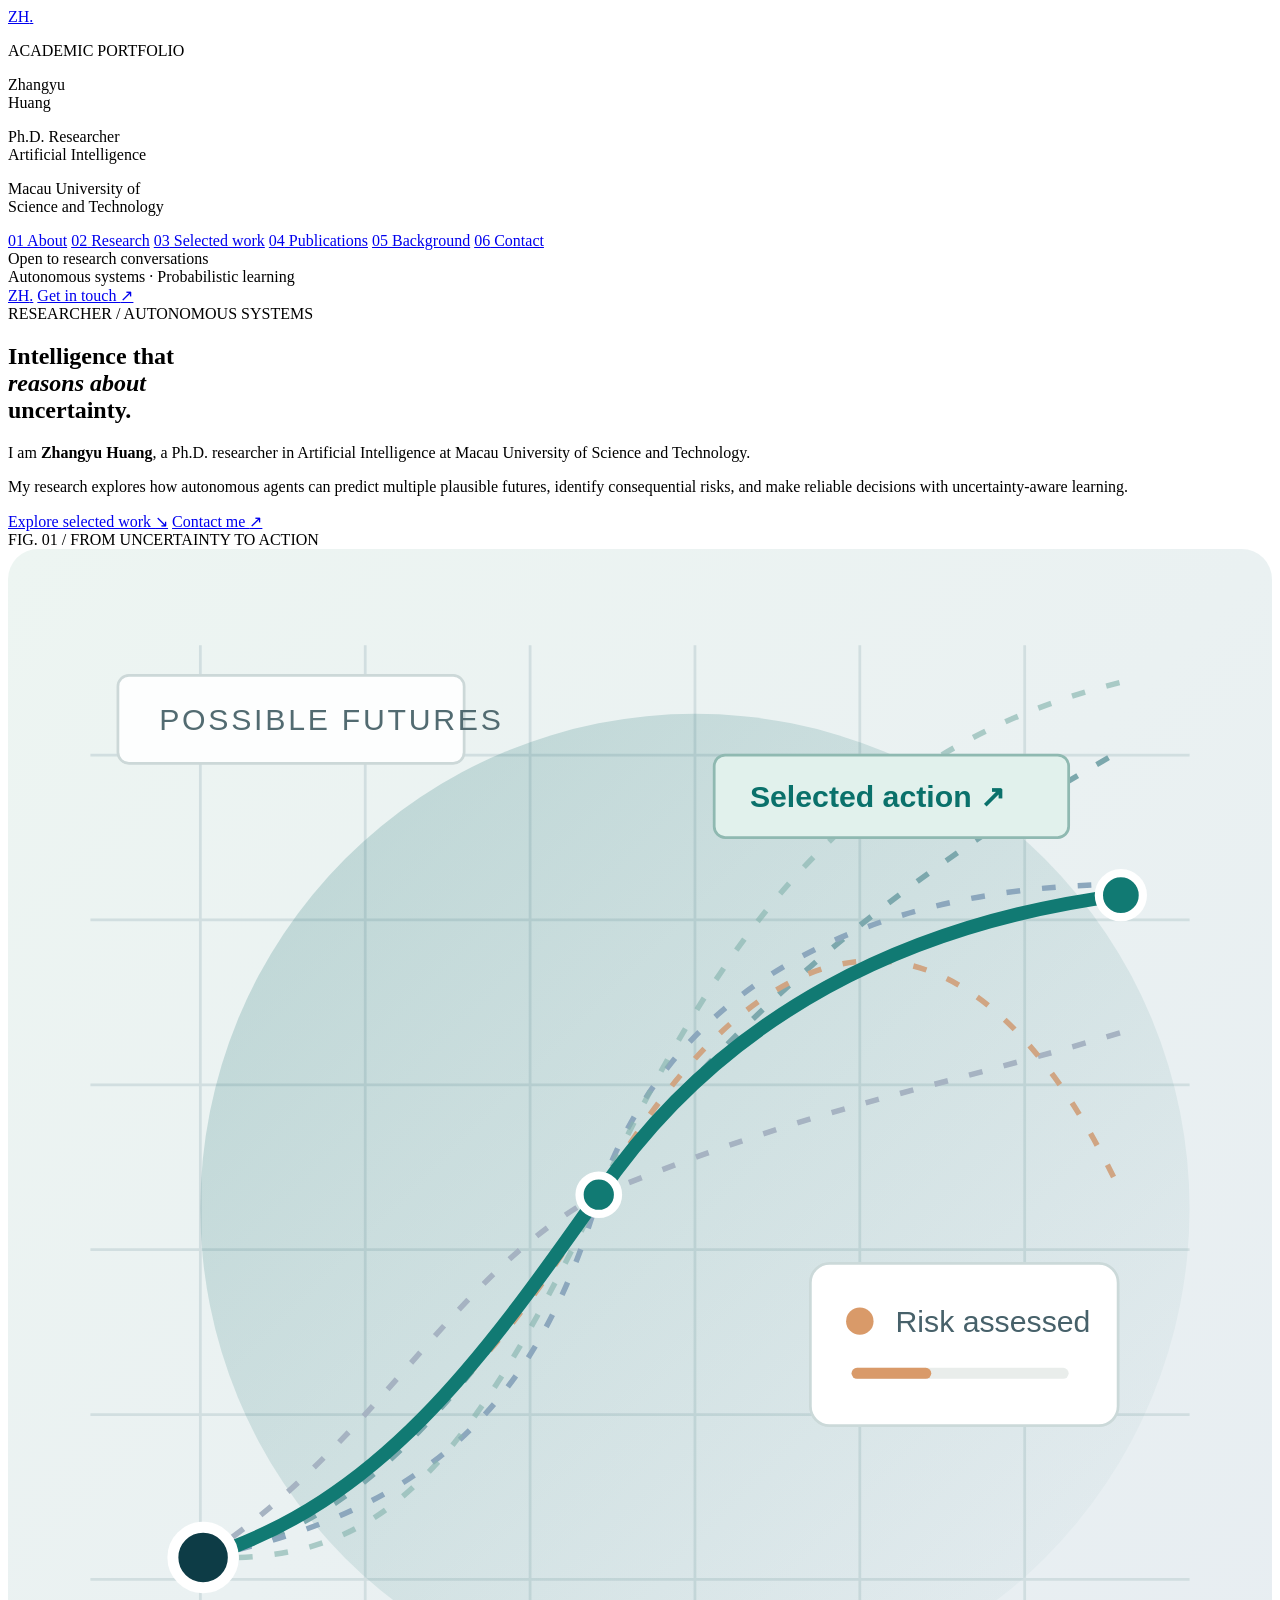
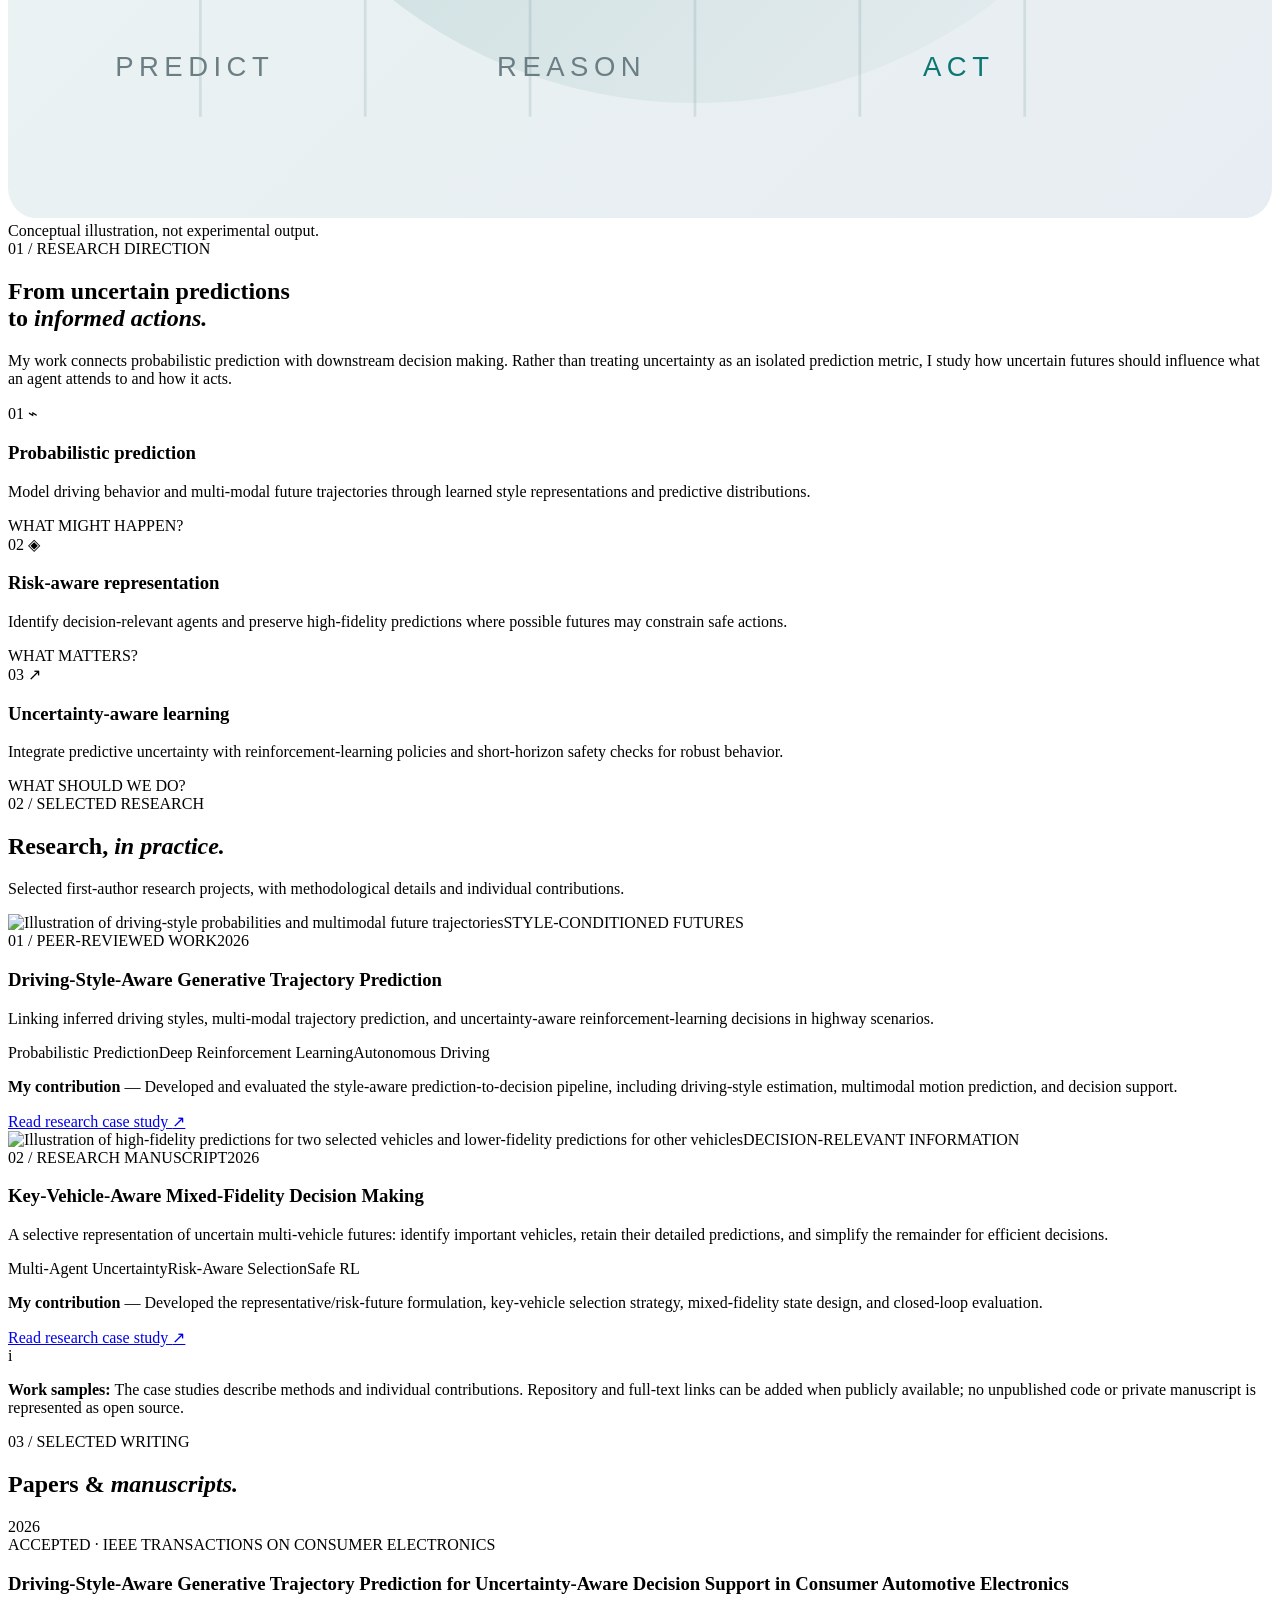
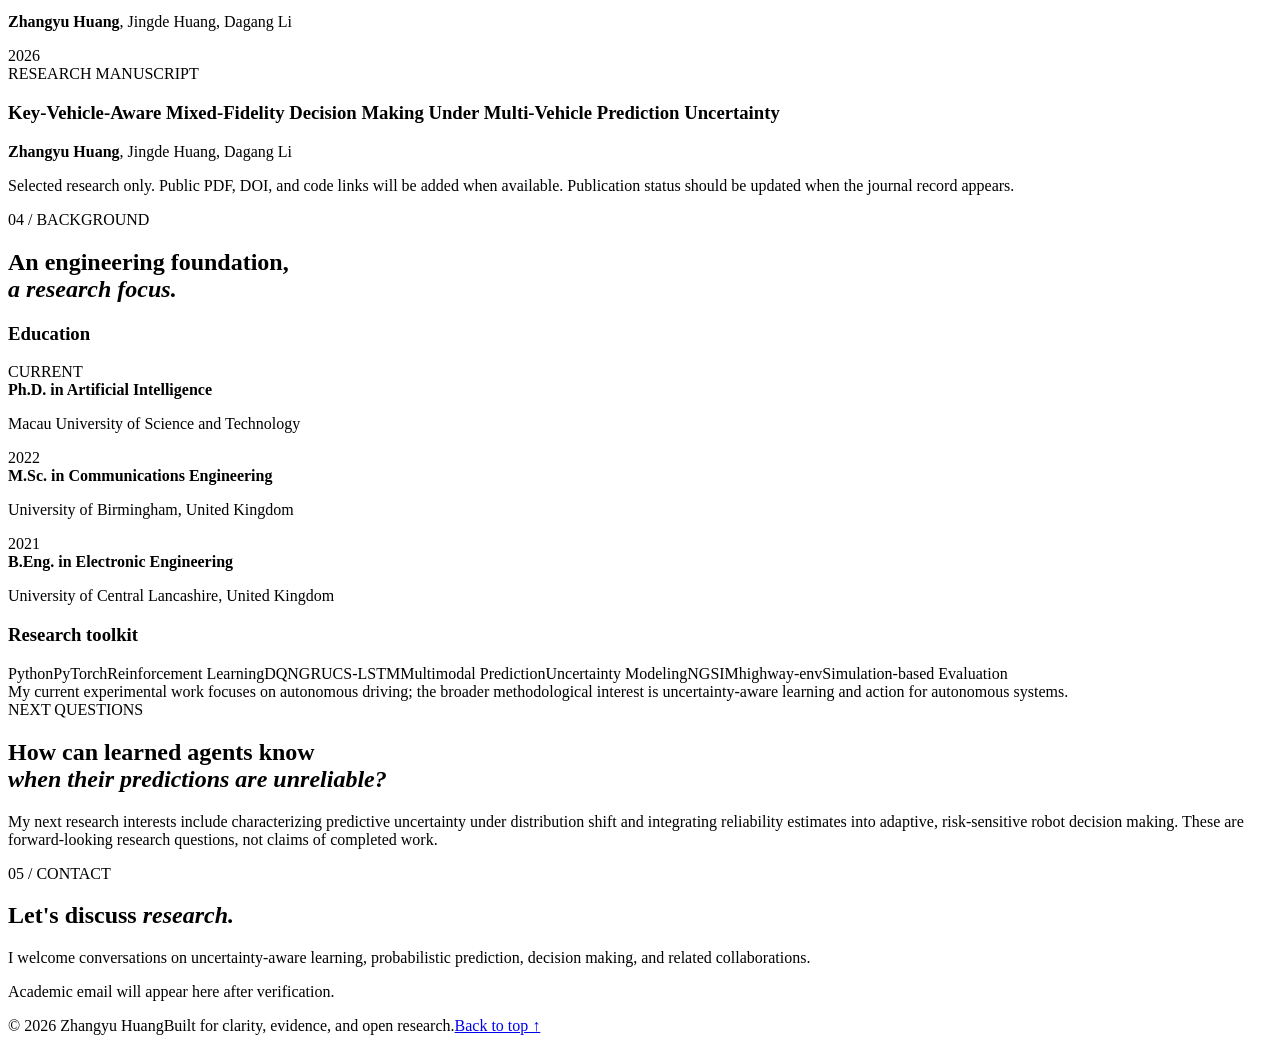
==== index.html @ 0bcb5424 "Add files via upload" ====
<!doctype html>
<html lang="en">
<head>
  <meta charset="utf-8">
  <meta name="viewport" content="width=device-width, initial-scale=1">
  <meta name="color-scheme" content="light">
  <meta name="description" content="Zhangyu Huang — Ph.D. researcher working on uncertainty-aware decision making, probabilistic motion prediction, and safe reinforcement learning for autonomous systems.">
  <meta property="og:title" content="Zhangyu Huang | Research in Uncertainty-Aware Decision Making">
  <meta property="og:description" content="Predict uncertain futures. Reason about risk. Make reliable decisions.">
  <meta property="og:type" content="website">
  <title>Zhangyu Huang · Uncertainty-Aware Decision Making</title>
  <link rel="icon" href="assets/favicon.svg" type="image/svg+xml">
  <link rel="stylesheet" href="assets/style.css">
  <script defer src="assets/main.js"></script>
</head>
<body>
  <div class="site-grid">
    <aside class="sidebar" aria-label="Profile and navigation">
      <div class="sidebar-top">
        <a href="#top" class="logotype" aria-label="Zhangyu Huang, top of page">ZH<span class="dot">.</span></a>
        <p class="sidebar-eyebrow">ACADEMIC PORTFOLIO</p>
        <div class="sidebar-name">Zhangyu<br>Huang</div>
        <p class="sidebar-role">Ph.D. Researcher<br>Artificial Intelligence</p>
        <div class="sidebar-rule"></div>
        <p class="sidebar-affiliation">Macau University of<br>Science and Technology</p>
      </div>
      <nav class="side-nav" aria-label="Page sections">
        <a href="#about" class="active"><span class="nav-index">01</span> About</a>
        <a href="#research"><span class="nav-index">02</span> Research</a>
        <a href="#work"><span class="nav-index">03</span> Selected work</a>
        <a href="#publications"><span class="nav-index">04</span> Publications</a>
        <a href="#background"><span class="nav-index">05</span> Background</a>
        <a href="#contact"><span class="nav-index">06</span> Contact</a>
      </nav>
      <div class="sidebar-bottom">
        <div class="availability"><span class="signal"></span> Open to research conversations</div>
        <span class="small-note">Autonomous systems · Probabilistic learning</span>
      </div>
    </aside>
    <main id="top">
      <header class="mobile-header">
        <a class="logotype" href="#top">ZH<span class="dot">.</span></a>
        <a class="mobile-contact" href="#contact">Get in touch <span aria-hidden="true">↗</span></a>
      </header>

      <section class="hero content-pad" id="about" aria-labelledby="hero-title">
        <div class="hero-copy">
          <div class="eyebrow"><span class="eyebrow-square"></span> RESEARCHER / AUTONOMOUS SYSTEMS</div>
          <h1 id="hero-title">Intelligence that<br><em>reasons about</em><br><span class="marked-word">uncertainty.</span></h1>
          <p class="hero-lede">I am <strong>Zhangyu Huang</strong>, a Ph.D. researcher in Artificial Intelligence at Macau University of Science and Technology.</p>
          <p class="hero-description">My research explores how autonomous agents can predict multiple plausible futures, identify consequential risks, and make reliable decisions with uncertainty-aware learning.</p>
          <div class="hero-actions">
            <a class="button button-primary" href="#work">Explore selected work <span aria-hidden="true">↘</span></a>
            <a class="button button-link" href="#contact">Contact me <span aria-hidden="true">↗</span></a>
          </div>
        </div>
        <div class="hero-graphic" aria-label="Conceptual illustration: multiple possible future paths, risk evaluation and a selected decision">
          <div class="graphic-index">FIG. 01 <span>/</span> FROM UNCERTAINTY TO ACTION</div>
          <svg viewBox="0 0 460 462" xmlns="http://www.w3.org/2000/svg" role="img" aria-label="Six predicted future trajectories lead into risk-aware action selection">
            <defs>
              <linearGradient id="panel" x1="0" y1="0" x2="1" y2="1"><stop stop-color="#edf5f2"/><stop offset="1" stop-color="#e7edf2"/></linearGradient>
              <linearGradient id="glow" x1="0" y1="0" x2="1" y2="1"><stop stop-color="#2c7a7b" stop-opacity=".26"/><stop offset="1" stop-color="#2c7a7b" stop-opacity="0"/></linearGradient>
            </defs>
            <rect width="460" height="462" rx="11" fill="url(#panel)"/>
            <g stroke="#cad9db" stroke-width="1" opacity=".78"><path d="M30 75H430M30 135H430M30 195H430M30 255H430M30 315H430M30 375H430"/><path d="M70 35V425M130 35V425M190 35V425M250 35V425M310 35V425M370 35V425"/></g>
            <circle cx="250" cy="240" r="180" fill="url(#glow)"/>
            <path d="M71 367 C136 355 172 296 215 236 C255 178 322 120 404 74" fill="none" stroke="#7ca8ad" stroke-width="2" stroke-dasharray="5 8"/>
            <path d="M71 367 C135 325 161 264 215 235 C296 202 328 199 405 176" fill="none" stroke="#a6b3c2" stroke-width="2" stroke-dasharray="5 8"/>
            <path d="M71 367 C154 350 193 310 215 235 C242 157 315 123 405 122" fill="none" stroke="#8ca7bd" stroke-width="2" stroke-dasharray="5 8"/>
            <path d="M71 367 C129 369 162 347 215 235 C256 148 303 73 407 48" fill="none" stroke="#87b5b0" stroke-width="2" opacity=".65" stroke-dasharray="5 8"/>
            <path d="M71 367 C132 344 180 296 215 235 C278 125 350 119 404 232" fill="none" stroke="#d0a583" stroke-width="2" stroke-dasharray="5 8"/>
            <path d="M71 367 C135 347 172 296 215 235 C260 169 328 136 405 126" fill="none" stroke="#117a73" stroke-width="5" stroke-linecap="round"/>
            <circle cx="71" cy="367" r="11" fill="#0d3c46" stroke="#fff" stroke-width="4"/>
            <circle cx="215" cy="235" r="7" fill="#117a73" stroke="#fff" stroke-width="3"/>
            <circle cx="405" cy="126" r="8" fill="#117a73" stroke="#fff" stroke-width="3"/>
            <rect x="292" y="260" width="112" height="59" rx="7" fill="#fff" stroke="#cbd9d9"/>
            <circle cx="310" cy="281" r="5" fill="#d99a69"/>
            <text x="323" y="285" font-family="Arial,sans-serif" font-size="11" fill="#47616a">Risk assessed</text>
            <rect x="307" y="298" width="79" height="4" rx="2" fill="#e9edeb"/><rect x="307" y="298" width="29" height="4" rx="2" fill="#d99a69"/>
            <rect x="40" y="46" width="126" height="32" rx="4" fill="#fdfefe" stroke="#ccd8d8"/>
            <text x="55" y="66" font-family="Arial,sans-serif" font-size="11" fill="#526b71" letter-spacing="1">POSSIBLE FUTURES</text>
            <rect x="257" y="75" width="129" height="30" rx="4" fill="#e1f1ec" stroke="#8fb9b1"/>
            <text x="270" y="94" font-family="Arial,sans-serif" font-size="11" fill="#0a716b" font-weight="700">Selected action ↗</text>
            <text x="39" y="410" font-family="Arial,sans-serif" font-size="10" fill="#6a7e84" letter-spacing="2">PREDICT</text>
            <text x="178" y="410" font-family="Arial,sans-serif" font-size="10" fill="#6a7e84" letter-spacing="2">REASON</text>
            <text x="333" y="410" font-family="Arial,sans-serif" font-size="10" fill="#0c7770" letter-spacing="2">ACT</text>
          </svg>
          <div class="graphic-caption">Conceptual illustration, not experimental output.</div>
        </div>
      </section>

      <section class="section section-research content-pad" id="research" aria-labelledby="research-title">
        <div class="section-heading"><span class="section-number">01 / RESEARCH DIRECTION</span><h2 id="research-title">From uncertain predictions<br>to <em>informed actions.</em></h2></div>
        <p class="section-intro">My work connects probabilistic prediction with downstream decision making. Rather than treating uncertainty as an isolated prediction metric, I study how uncertain futures should influence what an agent attends to and how it acts.</p>
        <div class="pillars">
          <article class="pillar"><div class="pillar-number">01 <span class="pillar-icon">⌁</span></div><h3>Probabilistic prediction</h3><p>Model driving behavior and multi-modal future trajectories through learned style representations and predictive distributions.</p><span class="tiny-tag">WHAT MIGHT HAPPEN?</span></article>
          <article class="pillar"><div class="pillar-number">02 <span class="pillar-icon">◈</span></div><h3>Risk-aware representation</h3><p>Identify decision-relevant agents and preserve high-fidelity predictions where possible futures may constrain safe actions.</p><span class="tiny-tag">WHAT MATTERS?</span></article>
          <article class="pillar"><div class="pillar-number">03 <span class="pillar-icon">↗</span></div><h3>Uncertainty-aware learning</h3><p>Integrate predictive uncertainty with reinforcement-learning policies and short-horizon safety checks for robust behavior.</p><span class="tiny-tag">WHAT SHOULD WE DO?</span></article>
        </div>
      </section>

      <section class="section section-work content-pad" id="work" aria-labelledby="work-title">
        <div class="section-heading section-heading-split"><div><span class="section-number">02 / SELECTED RESEARCH</span><h2 id="work-title">Research, <em>in practice.</em></h2></div><p>Selected first-author research projects, with methodological details and individual contributions.</p></div>
        <article class="project-card"><div class="project-art"><img src="assets/project-style.svg" alt="Illustration of driving-style probabilities and multimodal future trajectories"><span class="art-caption">STYLE-CONDITIONED FUTURES</span></div><div class="project-content"><div class="project-meta"><span>01 / PEER-REVIEWED WORK</span><span>2026</span></div><h3>Driving-Style-Aware Generative Trajectory Prediction</h3><p>Linking inferred driving styles, multi-modal trajectory prediction, and uncertainty-aware reinforcement-learning decisions in highway scenarios.</p><div class="project-keywords"><span>Probabilistic Prediction</span><span>Deep Reinforcement Learning</span><span>Autonomous Driving</span></div><p class="contribution"><b>My contribution</b> — Developed and evaluated the style-aware prediction-to-decision pipeline, including driving-style estimation, multimodal motion prediction, and decision support.</p><a class="text-link" href="research/style-aware-prediction.html">Read research case study <span aria-hidden="true">↗</span></a></div></article>
        <article class="project-card"><div class="project-art"><img src="assets/project-key.svg" alt="Illustration of high-fidelity predictions for two selected vehicles and lower-fidelity predictions for other vehicles"><span class="art-caption">DECISION-RELEVANT INFORMATION</span></div><div class="project-content"><div class="project-meta"><span>02 / RESEARCH MANUSCRIPT</span><span>2026</span></div><h3>Key-Vehicle-Aware Mixed-Fidelity Decision Making</h3><p>A selective representation of uncertain multi-vehicle futures: identify important vehicles, retain their detailed predictions, and simplify the remainder for efficient decisions.</p><div class="project-keywords"><span>Multi-Agent Uncertainty</span><span>Risk-Aware Selection</span><span>Safe RL</span></div><p class="contribution"><b>My contribution</b> — Developed the representative/risk-future formulation, key-vehicle selection strategy, mixed-fidelity state design, and closed-loop evaluation.</p><a class="text-link" href="research/mixed-fidelity.html">Read research case study <span aria-hidden="true">↗</span></a></div></article>
        <div class="work-note"><span class="note-symbol">i</span><p><strong>Work samples:</strong> The case studies describe methods and individual contributions. Repository and full-text links can be added when publicly available; no unpublished code or private manuscript is represented as open source.</p></div>
      </section>

      <section class="section section-publications content-pad" id="publications" aria-labelledby="publications-title">
        <div class="section-heading"><span class="section-number">03 / SELECTED WRITING</span><h2 id="publications-title">Papers & <em>manuscripts.</em></h2></div>
        <div class="publication"><div class="pub-year">2026</div><div class="pub-main"><span class="pub-status">ACCEPTED · IEEE TRANSACTIONS ON CONSUMER ELECTRONICS</span><h3>Driving-Style-Aware Generative Trajectory Prediction for Uncertainty-Aware Decision Support in Consumer Automotive Electronics</h3><p><strong>Zhangyu Huang</strong>, Jingde Huang, Dagang Li</p></div></div>
        <div class="publication"><div class="pub-year">2026</div><div class="pub-main"><span class="pub-status pub-status-muted">RESEARCH MANUSCRIPT</span><h3>Key-Vehicle-Aware Mixed-Fidelity Decision Making Under Multi-Vehicle Prediction Uncertainty</h3><p><strong>Zhangyu Huang</strong>, Jingde Huang, Dagang Li</p></div></div>
        <p class="publication-note">Selected research only. Public PDF, DOI, and code links will be added when available. Publication status should be updated when the journal record appears.</p>
      </section>

      <section class="section section-background content-pad" id="background" aria-labelledby="background-title">
        <div class="section-heading"><span class="section-number">04 / BACKGROUND</span><h2 id="background-title">An engineering foundation,<br><em>a research focus.</em></h2></div>
        <div class="background-grid"><div><h3 class="subsection-title">Education</h3><div class="timeline"><div class="timeline-item"><span class="timeline-year">CURRENT</span><div><strong>Ph.D. in Artificial Intelligence</strong><p>Macau University of Science and Technology</p></div></div><div class="timeline-item"><span class="timeline-year">2022</span><div><strong>M.Sc. in Communications Engineering</strong><p>University of Birmingham, United Kingdom</p></div></div><div class="timeline-item"><span class="timeline-year">2021</span><div><strong>B.Eng. in Electronic Engineering</strong><p>University of Central Lancashire, United Kingdom</p></div></div></div></div><div><h3 class="subsection-title">Research toolkit</h3><div class="toolkit"><span>Python</span><span>PyTorch</span><span>Reinforcement Learning</span><span>DQN</span><span>GRU</span><span>CS-LSTM</span><span>Multimodal Prediction</span><span>Uncertainty Modeling</span><span>NGSIM</span><span>highway-env</span><span>Simulation-based Evaluation</span></div><div class="background-note">My current experimental work focuses on autonomous driving; the broader methodological interest is uncertainty-aware learning and action for autonomous systems.</div></div></div>
      </section>

      <section class="section section-outlook content-pad" aria-labelledby="outlook-title"><div class="outlook-label">NEXT QUESTIONS</div><h2 id="outlook-title">How can learned agents know<br><em>when their predictions are unreliable?</em></h2><p>My next research interests include characterizing predictive uncertainty under distribution shift and integrating reliability estimates into adaptive, risk-sensitive robot decision making. These are forward-looking research questions, not claims of completed work.</p></section>

      <section class="section section-contact content-pad" id="contact" aria-labelledby="contact-title"><span class="section-number">05 / CONTACT</span><h2 id="contact-title">Let's discuss <em>research.</em></h2><p>I welcome conversations on uncertainty-aware learning, probabilistic prediction, decision making, and related collaborations.</p><a class="contact-email" id="public-contact-email" href="#contact" hidden></a><p class="contact-pending" id="contact-pending">Academic email will appear here after verification.</p><div class="social-links" id="configured-links" aria-label="External research profiles"></div></section>
      <footer class="footer content-pad"><span>© <span id="year">2026</span> Zhangyu Huang</span><span>Built for clarity, evidence, and open research.</span><a href="#top">Back to top ↑</a></footer>
    </main>
  </div>
</body>
</html>
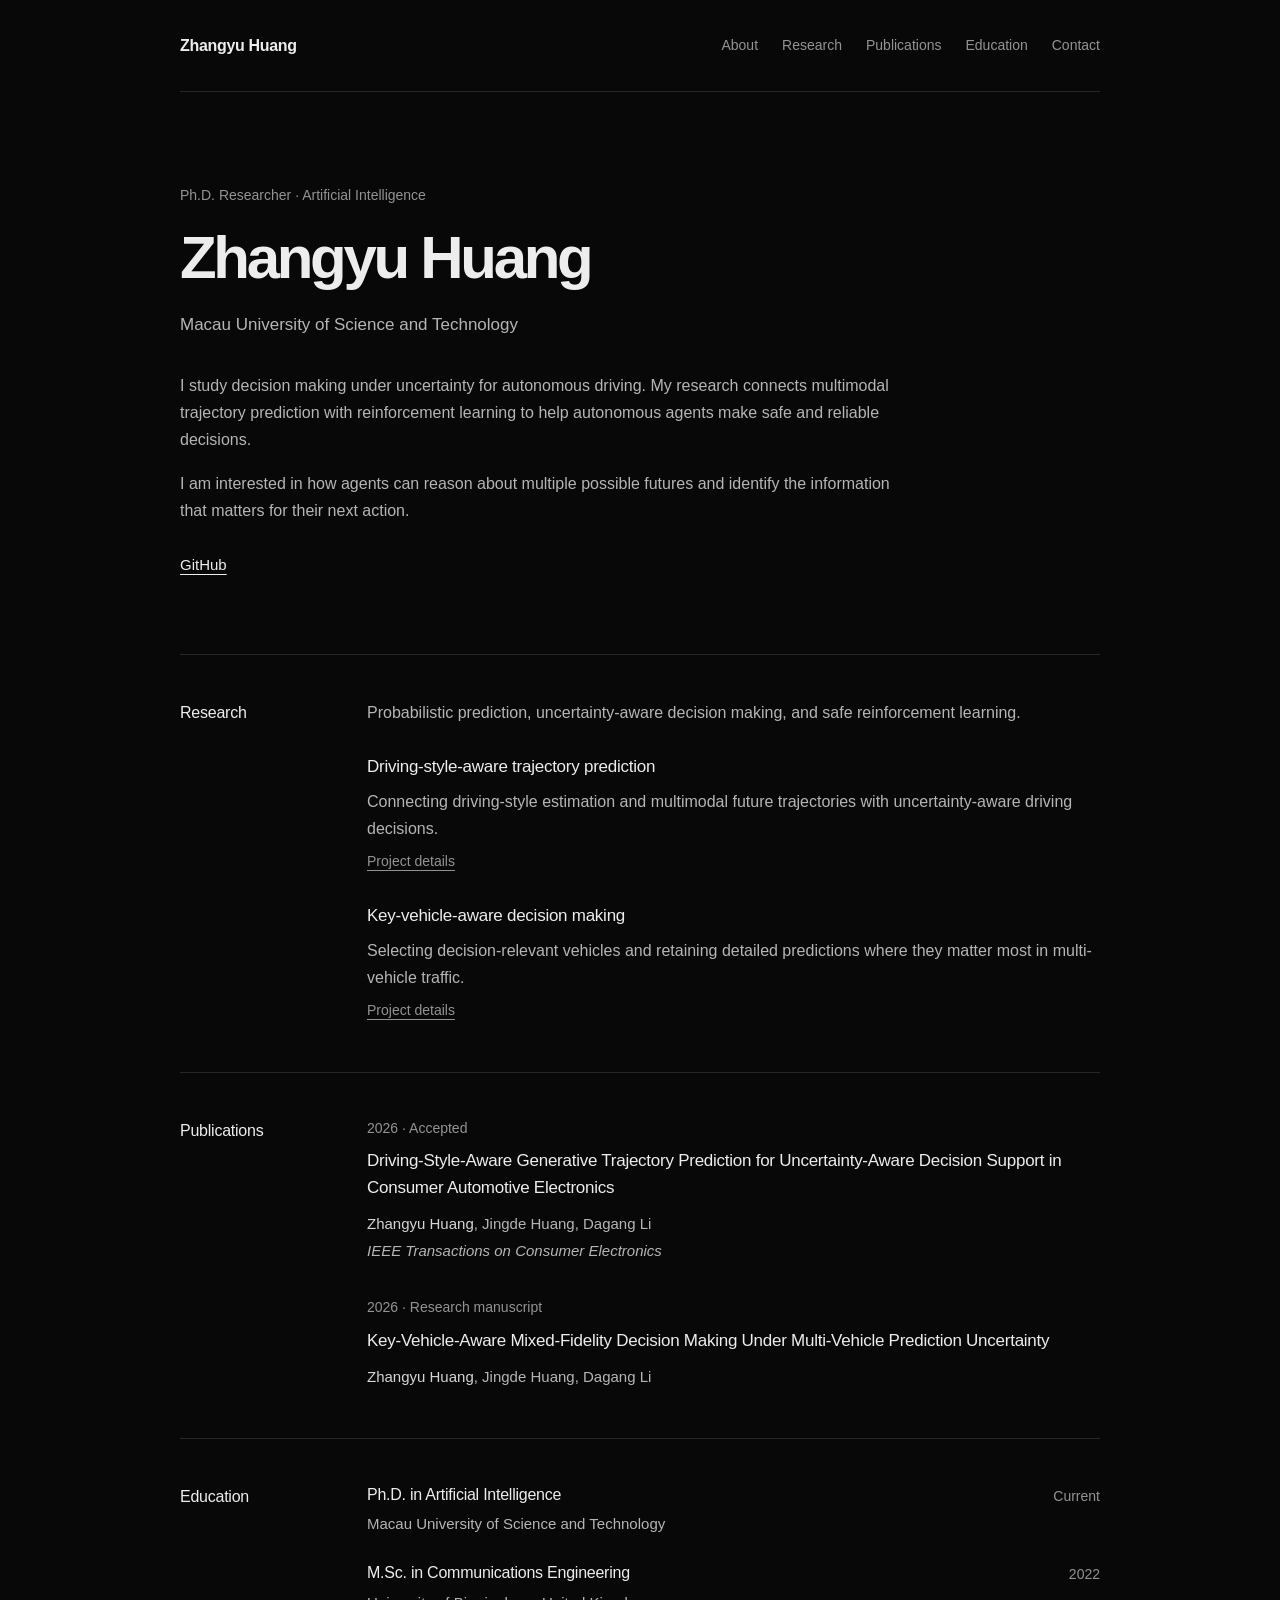
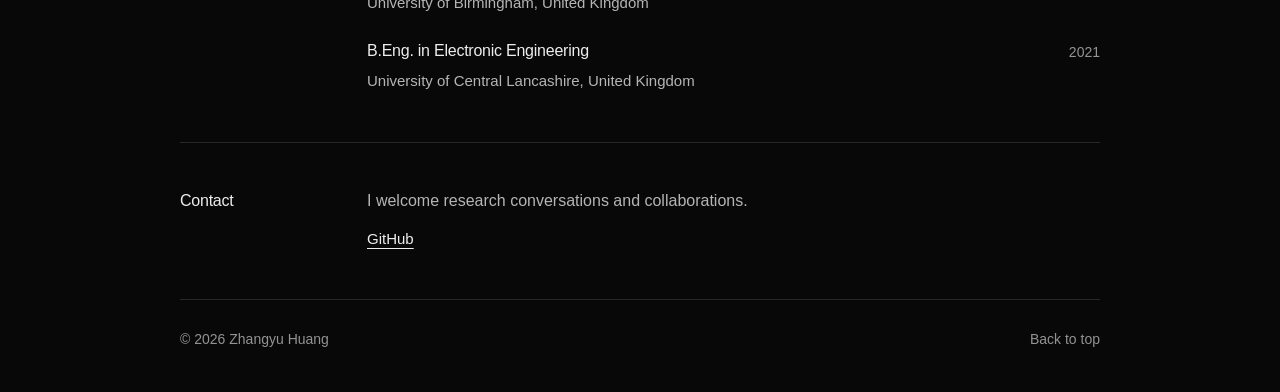
==== commit 9f944cd8: "Simplify personal website with a minimal black theme Replace the sidebar and decorative graphics wit" ====
--- a/index.html
+++ b/index.html
@@ -3,126 +3,112 @@
 <head>
   <meta charset="utf-8">
   <meta name="viewport" content="width=device-width, initial-scale=1">
-  <meta name="color-scheme" content="light">
-  <meta name="description" content="Zhangyu Huang — Ph.D. researcher working on uncertainty-aware decision making, probabilistic motion prediction, and safe reinforcement learning for autonomous systems.">
-  <meta property="og:title" content="Zhangyu Huang | Research in Uncertainty-Aware Decision Making">
-  <meta property="og:description" content="Predict uncertain futures. Reason about risk. Make reliable decisions.">
+  <meta name="color-scheme" content="dark">
+  <meta name="description" content="Zhangyu Huang, Ph.D. researcher in Artificial Intelligence at Macau University of Science and Technology. Autonomous driving, reinforcement learning, and decision making under uncertainty.">
+  <meta property="og:title" content="Zhangyu Huang">
+  <meta property="og:description" content="Autonomous driving · Reinforcement learning · Decision making under uncertainty">
   <meta property="og:type" content="website">
-  <title>Zhangyu Huang · Uncertainty-Aware Decision Making</title>
+  <title>Zhangyu Huang</title>
   <link rel="icon" href="assets/favicon.svg" type="image/svg+xml">
   <link rel="stylesheet" href="assets/style.css">
   <script defer src="assets/main.js"></script>
 </head>
-<body>
-  <div class="site-grid">
-    <aside class="sidebar" aria-label="Profile and navigation">
-      <div class="sidebar-top">
-        <a href="#top" class="logotype" aria-label="Zhangyu Huang, top of page">ZH<span class="dot">.</span></a>
-        <p class="sidebar-eyebrow">ACADEMIC PORTFOLIO</p>
-        <div class="sidebar-name">Zhangyu<br>Huang</div>
-        <p class="sidebar-role">Ph.D. Researcher<br>Artificial Intelligence</p>
-        <div class="sidebar-rule"></div>
-        <p class="sidebar-affiliation">Macau University of<br>Science and Technology</p>
-      </div>
-      <nav class="side-nav" aria-label="Page sections">
-        <a href="#about" class="active"><span class="nav-index">01</span> About</a>
-        <a href="#research"><span class="nav-index">02</span> Research</a>
-        <a href="#work"><span class="nav-index">03</span> Selected work</a>
-        <a href="#publications"><span class="nav-index">04</span> Publications</a>
-        <a href="#background"><span class="nav-index">05</span> Background</a>
-        <a href="#contact"><span class="nav-index">06</span> Contact</a>
+<body id="top">
+  <a class="skip-link" href="#main">Skip to content</a>
+  <div class="page">
+    <header class="site-header">
+      <a class="site-name" href="#top">Zhangyu Huang</a>
+      <nav aria-label="Main navigation">
+        <a href="#about">About</a>
+        <a href="#research">Research</a>
+        <a href="#publications">Publications</a>
+        <a href="#education">Education</a>
+        <a href="#contact">Contact</a>
       </nav>
-      <div class="sidebar-bottom">
-        <div class="availability"><span class="signal"></span> Open to research conversations</div>
-        <span class="small-note">Autonomous systems · Probabilistic learning</span>
-      </div>
-    </aside>
-    <main id="top">
-      <header class="mobile-header">
-        <a class="logotype" href="#top">ZH<span class="dot">.</span></a>
-        <a class="mobile-contact" href="#contact">Get in touch <span aria-hidden="true">↗</span></a>
-      </header>
+    </header>
 
-      <section class="hero content-pad" id="about" aria-labelledby="hero-title">
-        <div class="hero-copy">
-          <div class="eyebrow"><span class="eyebrow-square"></span> RESEARCHER / AUTONOMOUS SYSTEMS</div>
-          <h1 id="hero-title">Intelligence that<br><em>reasons about</em><br><span class="marked-word">uncertainty.</span></h1>
-          <p class="hero-lede">I am <strong>Zhangyu Huang</strong>, a Ph.D. researcher in Artificial Intelligence at Macau University of Science and Technology.</p>
-          <p class="hero-description">My research explores how autonomous agents can predict multiple plausible futures, identify consequential risks, and make reliable decisions with uncertainty-aware learning.</p>
-          <div class="hero-actions">
-            <a class="button button-primary" href="#work">Explore selected work <span aria-hidden="true">↘</span></a>
-            <a class="button button-link" href="#contact">Contact me <span aria-hidden="true">↗</span></a>
-          </div>
+    <main id="main">
+      <section class="intro" id="about" aria-labelledby="intro-title">
+        <p class="eyebrow">Ph.D. Researcher · Artificial Intelligence</p>
+        <h1 id="intro-title">Zhangyu Huang</h1>
+        <p class="affiliation">Macau University of Science and Technology</p>
+        <div class="bio">
+          <p>I study decision making under uncertainty for autonomous driving. My research connects multimodal trajectory prediction with reinforcement learning to help autonomous agents make safe and reliable decisions.</p>
+          <p>I am interested in how agents can reason about multiple possible futures and identify the information that matters for their next action.</p>
         </div>
-        <div class="hero-graphic" aria-label="Conceptual illustration: multiple possible future paths, risk evaluation and a selected decision">
-          <div class="graphic-index">FIG. 01 <span>/</span> FROM UNCERTAINTY TO ACTION</div>
-          <svg viewBox="0 0 460 462" xmlns="http://www.w3.org/2000/svg" role="img" aria-label="Six predicted future trajectories lead into risk-aware action selection">
-            <defs>
-              <linearGradient id="panel" x1="0" y1="0" x2="1" y2="1"><stop stop-color="#edf5f2"/><stop offset="1" stop-color="#e7edf2"/></linearGradient>
-              <linearGradient id="glow" x1="0" y1="0" x2="1" y2="1"><stop stop-color="#2c7a7b" stop-opacity=".26"/><stop offset="1" stop-color="#2c7a7b" stop-opacity="0"/></linearGradient>
-            </defs>
-            <rect width="460" height="462" rx="11" fill="url(#panel)"/>
-            <g stroke="#cad9db" stroke-width="1" opacity=".78"><path d="M30 75H430M30 135H430M30 195H430M30 255H430M30 315H430M30 375H430"/><path d="M70 35V425M130 35V425M190 35V425M250 35V425M310 35V425M370 35V425"/></g>
-            <circle cx="250" cy="240" r="180" fill="url(#glow)"/>
-            <path d="M71 367 C136 355 172 296 215 236 C255 178 322 120 404 74" fill="none" stroke="#7ca8ad" stroke-width="2" stroke-dasharray="5 8"/>
-            <path d="M71 367 C135 325 161 264 215 235 C296 202 328 199 405 176" fill="none" stroke="#a6b3c2" stroke-width="2" stroke-dasharray="5 8"/>
-            <path d="M71 367 C154 350 193 310 215 235 C242 157 315 123 405 122" fill="none" stroke="#8ca7bd" stroke-width="2" stroke-dasharray="5 8"/>
-            <path d="M71 367 C129 369 162 347 215 235 C256 148 303 73 407 48" fill="none" stroke="#87b5b0" stroke-width="2" opacity=".65" stroke-dasharray="5 8"/>
-            <path d="M71 367 C132 344 180 296 215 235 C278 125 350 119 404 232" fill="none" stroke="#d0a583" stroke-width="2" stroke-dasharray="5 8"/>
-            <path d="M71 367 C135 347 172 296 215 235 C260 169 328 136 405 126" fill="none" stroke="#117a73" stroke-width="5" stroke-linecap="round"/>
-            <circle cx="71" cy="367" r="11" fill="#0d3c46" stroke="#fff" stroke-width="4"/>
-            <circle cx="215" cy="235" r="7" fill="#117a73" stroke="#fff" stroke-width="3"/>
-            <circle cx="405" cy="126" r="8" fill="#117a73" stroke="#fff" stroke-width="3"/>
-            <rect x="292" y="260" width="112" height="59" rx="7" fill="#fff" stroke="#cbd9d9"/>
-            <circle cx="310" cy="281" r="5" fill="#d99a69"/>
-            <text x="323" y="285" font-family="Arial,sans-serif" font-size="11" fill="#47616a">Risk assessed</text>
-            <rect x="307" y="298" width="79" height="4" rx="2" fill="#e9edeb"/><rect x="307" y="298" width="29" height="4" rx="2" fill="#d99a69"/>
-            <rect x="40" y="46" width="126" height="32" rx="4" fill="#fdfefe" stroke="#ccd8d8"/>
-            <text x="55" y="66" font-family="Arial,sans-serif" font-size="11" fill="#526b71" letter-spacing="1">POSSIBLE FUTURES</text>
-            <rect x="257" y="75" width="129" height="30" rx="4" fill="#e1f1ec" stroke="#8fb9b1"/>
-            <text x="270" y="94" font-family="Arial,sans-serif" font-size="11" fill="#0a716b" font-weight="700">Selected action ↗</text>
-            <text x="39" y="410" font-family="Arial,sans-serif" font-size="10" fill="#6a7e84" letter-spacing="2">PREDICT</text>
-            <text x="178" y="410" font-family="Arial,sans-serif" font-size="10" fill="#6a7e84" letter-spacing="2">REASON</text>
-            <text x="333" y="410" font-family="Arial,sans-serif" font-size="10" fill="#0c7770" letter-spacing="2">ACT</text>
-          </svg>
-          <div class="graphic-caption">Conceptual illustration, not experimental output.</div>
+        <div class="profile-links" aria-label="Research profiles">
+          <a href="https://github.com/ZhangyuHuang" target="_blank" rel="noopener noreferrer">GitHub</a>
         </div>
       </section>
 
-      <section class="section section-research content-pad" id="research" aria-labelledby="research-title">
-        <div class="section-heading"><span class="section-number">01 / RESEARCH DIRECTION</span><h2 id="research-title">From uncertain predictions<br>to <em>informed actions.</em></h2></div>
-        <p class="section-intro">My work connects probabilistic prediction with downstream decision making. Rather than treating uncertainty as an isolated prediction metric, I study how uncertain futures should influence what an agent attends to and how it acts.</p>
-        <div class="pillars">
-          <article class="pillar"><div class="pillar-number">01 <span class="pillar-icon">⌁</span></div><h3>Probabilistic prediction</h3><p>Model driving behavior and multi-modal future trajectories through learned style representations and predictive distributions.</p><span class="tiny-tag">WHAT MIGHT HAPPEN?</span></article>
-          <article class="pillar"><div class="pillar-number">02 <span class="pillar-icon">◈</span></div><h3>Risk-aware representation</h3><p>Identify decision-relevant agents and preserve high-fidelity predictions where possible futures may constrain safe actions.</p><span class="tiny-tag">WHAT MATTERS?</span></article>
-          <article class="pillar"><div class="pillar-number">03 <span class="pillar-icon">↗</span></div><h3>Uncertainty-aware learning</h3><p>Integrate predictive uncertainty with reinforcement-learning policies and short-horizon safety checks for robust behavior.</p><span class="tiny-tag">WHAT SHOULD WE DO?</span></article>
+      <section class="content-section" id="research" aria-labelledby="research-title">
+        <h2 id="research-title">Research</h2>
+        <div class="section-body">
+          <p class="section-intro">Probabilistic prediction, uncertainty-aware decision making, and safe reinforcement learning.</p>
+          <article class="research-item">
+            <h3><a href="research/style-aware-prediction.html">Driving-style-aware trajectory prediction</a></h3>
+            <p>Connecting driving-style estimation and multimodal future trajectories with uncertainty-aware driving decisions.</p>
+            <a class="detail-link" href="research/style-aware-prediction.html">Project details</a>
+          </article>
+          <article class="research-item">
+            <h3><a href="research/mixed-fidelity.html">Key-vehicle-aware decision making</a></h3>
+            <p>Selecting decision-relevant vehicles and retaining detailed predictions where they matter most in multi-vehicle traffic.</p>
+            <a class="detail-link" href="research/mixed-fidelity.html">Project details</a>
+          </article>
         </div>
       </section>
 
-      <section class="section section-work content-pad" id="work" aria-labelledby="work-title">
-        <div class="section-heading section-heading-split"><div><span class="section-number">02 / SELECTED RESEARCH</span><h2 id="work-title">Research, <em>in practice.</em></h2></div><p>Selected first-author research projects, with methodological details and individual contributions.</p></div>
-        <article class="project-card"><div class="project-art"><img src="assets/project-style.svg" alt="Illustration of driving-style probabilities and multimodal future trajectories"><span class="art-caption">STYLE-CONDITIONED FUTURES</span></div><div class="project-content"><div class="project-meta"><span>01 / PEER-REVIEWED WORK</span><span>2026</span></div><h3>Driving-Style-Aware Generative Trajectory Prediction</h3><p>Linking inferred driving styles, multi-modal trajectory prediction, and uncertainty-aware reinforcement-learning decisions in highway scenarios.</p><div class="project-keywords"><span>Probabilistic Prediction</span><span>Deep Reinforcement Learning</span><span>Autonomous Driving</span></div><p class="contribution"><b>My contribution</b> — Developed and evaluated the style-aware prediction-to-decision pipeline, including driving-style estimation, multimodal motion prediction, and decision support.</p><a class="text-link" href="research/style-aware-prediction.html">Read research case study <span aria-hidden="true">↗</span></a></div></article>
-        <article class="project-card"><div class="project-art"><img src="assets/project-key.svg" alt="Illustration of high-fidelity predictions for two selected vehicles and lower-fidelity predictions for other vehicles"><span class="art-caption">DECISION-RELEVANT INFORMATION</span></div><div class="project-content"><div class="project-meta"><span>02 / RESEARCH MANUSCRIPT</span><span>2026</span></div><h3>Key-Vehicle-Aware Mixed-Fidelity Decision Making</h3><p>A selective representation of uncertain multi-vehicle futures: identify important vehicles, retain their detailed predictions, and simplify the remainder for efficient decisions.</p><div class="project-keywords"><span>Multi-Agent Uncertainty</span><span>Risk-Aware Selection</span><span>Safe RL</span></div><p class="contribution"><b>My contribution</b> — Developed the representative/risk-future formulation, key-vehicle selection strategy, mixed-fidelity state design, and closed-loop evaluation.</p><a class="text-link" href="research/mixed-fidelity.html">Read research case study <span aria-hidden="true">↗</span></a></div></article>
-        <div class="work-note"><span class="note-symbol">i</span><p><strong>Work samples:</strong> The case studies describe methods and individual contributions. Repository and full-text links can be added when publicly available; no unpublished code or private manuscript is represented as open source.</p></div>
+      <section class="content-section" id="publications" aria-labelledby="publications-title">
+        <h2 id="publications-title">Publications</h2>
+        <div class="section-body">
+          <article class="publication">
+            <p class="publication-meta">2026 · Accepted</p>
+            <h3><a href="research/style-aware-prediction.html">Driving-Style-Aware Generative Trajectory Prediction for Uncertainty-Aware Decision Support in Consumer Automotive Electronics</a></h3>
+            <p class="authors"><strong>Zhangyu Huang</strong>, Jingde Huang, Dagang Li</p>
+            <p class="venue">IEEE Transactions on Consumer Electronics</p>
+          </article>
+          <article class="publication">
+            <p class="publication-meta">2026 · Research manuscript</p>
+            <h3><a href="research/mixed-fidelity.html">Key-Vehicle-Aware Mixed-Fidelity Decision Making Under Multi-Vehicle Prediction Uncertainty</a></h3>
+            <p class="authors"><strong>Zhangyu Huang</strong>, Jingde Huang, Dagang Li</p>
+          </article>
+        </div>
       </section>
 
-      <section class="section section-publications content-pad" id="publications" aria-labelledby="publications-title">
-        <div class="section-heading"><span class="section-number">03 / SELECTED WRITING</span><h2 id="publications-title">Papers & <em>manuscripts.</em></h2></div>
-        <div class="publication"><div class="pub-year">2026</div><div class="pub-main"><span class="pub-status">ACCEPTED · IEEE TRANSACTIONS ON CONSUMER ELECTRONICS</span><h3>Driving-Style-Aware Generative Trajectory Prediction for Uncertainty-Aware Decision Support in Consumer Automotive Electronics</h3><p><strong>Zhangyu Huang</strong>, Jingde Huang, Dagang Li</p></div></div>
-        <div class="publication"><div class="pub-year">2026</div><div class="pub-main"><span class="pub-status pub-status-muted">RESEARCH MANUSCRIPT</span><h3>Key-Vehicle-Aware Mixed-Fidelity Decision Making Under Multi-Vehicle Prediction Uncertainty</h3><p><strong>Zhangyu Huang</strong>, Jingde Huang, Dagang Li</p></div></div>
-        <p class="publication-note">Selected research only. Public PDF, DOI, and code links will be added when available. Publication status should be updated when the journal record appears.</p>
+      <section class="content-section" id="education" aria-labelledby="education-title">
+        <h2 id="education-title">Education</h2>
+        <div class="section-body">
+          <div class="education-item">
+            <div><h3>Ph.D. in Artificial Intelligence</h3><p>Macau University of Science and Technology</p></div>
+            <span class="education-year">Current</span>
+          </div>
+          <div class="education-item">
+            <div><h3>M.Sc. in Communications Engineering</h3><p>University of Birmingham, United Kingdom</p></div>
+            <span class="education-year">2022</span>
+          </div>
+          <div class="education-item">
+            <div><h3>B.Eng. in Electronic Engineering</h3><p>University of Central Lancashire, United Kingdom</p></div>
+            <span class="education-year">2021</span>
+          </div>
+        </div>
       </section>
 
-      <section class="section section-background content-pad" id="background" aria-labelledby="background-title">
-        <div class="section-heading"><span class="section-number">04 / BACKGROUND</span><h2 id="background-title">An engineering foundation,<br><em>a research focus.</em></h2></div>
-        <div class="background-grid"><div><h3 class="subsection-title">Education</h3><div class="timeline"><div class="timeline-item"><span class="timeline-year">CURRENT</span><div><strong>Ph.D. in Artificial Intelligence</strong><p>Macau University of Science and Technology</p></div></div><div class="timeline-item"><span class="timeline-year">2022</span><div><strong>M.Sc. in Communications Engineering</strong><p>University of Birmingham, United Kingdom</p></div></div><div class="timeline-item"><span class="timeline-year">2021</span><div><strong>B.Eng. in Electronic Engineering</strong><p>University of Central Lancashire, United Kingdom</p></div></div></div></div><div><h3 class="subsection-title">Research toolkit</h3><div class="toolkit"><span>Python</span><span>PyTorch</span><span>Reinforcement Learning</span><span>DQN</span><span>GRU</span><span>CS-LSTM</span><span>Multimodal Prediction</span><span>Uncertainty Modeling</span><span>NGSIM</span><span>highway-env</span><span>Simulation-based Evaluation</span></div><div class="background-note">My current experimental work focuses on autonomous driving; the broader methodological interest is uncertainty-aware learning and action for autonomous systems.</div></div></div>
+      <section class="content-section contact-section" id="contact" aria-labelledby="contact-title">
+        <h2 id="contact-title">Contact</h2>
+        <div class="section-body">
+          <p>I welcome research conversations and collaborations.</p>
+          <div class="contact-links" id="configured-links">
+            <a href="https://github.com/ZhangyuHuang" target="_blank" rel="noopener noreferrer">GitHub</a>
+            <a id="public-contact-email" hidden></a>
+          </div>
+        </div>
       </section>
+    </main>
 
-      <section class="section section-outlook content-pad" aria-labelledby="outlook-title"><div class="outlook-label">NEXT QUESTIONS</div><h2 id="outlook-title">How can learned agents know<br><em>when their predictions are unreliable?</em></h2><p>My next research interests include characterizing predictive uncertainty under distribution shift and integrating reliability estimates into adaptive, risk-sensitive robot decision making. These are forward-looking research questions, not claims of completed work.</p></section>
-
-      <section class="section section-contact content-pad" id="contact" aria-labelledby="contact-title"><span class="section-number">05 / CONTACT</span><h2 id="contact-title">Let's discuss <em>research.</em></h2><p>I welcome conversations on uncertainty-aware learning, probabilistic prediction, decision making, and related collaborations.</p><a class="contact-email" id="public-contact-email" href="#contact" hidden></a><p class="contact-pending" id="contact-pending">Academic email will appear here after verification.</p><div class="social-links" id="configured-links" aria-label="External research profiles"></div></section>
-      <footer class="footer content-pad"><span>© <span id="year">2026</span> Zhangyu Huang</span><span>Built for clarity, evidence, and open research.</span><a href="#top">Back to top ↑</a></footer>
-    </main>
+    <footer class="site-footer">
+      <span>© <span id="year">2026</span> Zhangyu Huang</span>
+      <a href="#top">Back to top</a>
+    </footer>
   </div>
 </body>
 </html>
--- a/assets/style.css
+++ b/assets/style.css
@@ -0,0 +1,83 @@
+:root {
+  color-scheme: dark;
+  --background: #080808;
+  --text: #ededed;
+  --body: #b5b5b5;
+  --muted: #939393;
+  --line: #282828;
+  font-family: -apple-system, BlinkMacSystemFont, "Segoe UI", Helvetica, Arial, sans-serif;
+  font-synthesis: none;
+  -webkit-font-smoothing: antialiased;
+}
+* { box-sizing: border-box; }
+html { scroll-padding-top: 2rem; }
+body { margin: 0; background: var(--background); color: var(--text); font-size: 1rem; line-height: 1.7; }
+a { color: inherit; text-underline-offset: .25em; text-decoration-thickness: 1px; }
+a:hover { color: #fff; text-decoration: underline; }
+a:focus-visible { outline: 2px solid #ededed; outline-offset: 5px; }
+::selection { color: #080808; background: #ededed; }
+p, h1, h2, h3 { margin: 0; }
+[hidden] { display: none !important; }
+.page { width: min(100% - 4rem, 920px); margin: 0 auto; }
+.skip-link { position: absolute; top: -8rem; left: 1rem; padding: .5rem 1rem; background: var(--text); color: var(--background); z-index: 10; }
+.skip-link:focus { top: 1rem; color: var(--background); }
+.site-header { display: flex; align-items: center; justify-content: space-between; gap: 2rem; padding: 2rem 0; border-bottom: 1px solid var(--line); }
+.site-name { font-size: 1rem; font-weight: 600; letter-spacing: -.02em; text-decoration: none; white-space: nowrap; }
+.site-header nav { display: flex; gap: 1.5rem; flex-wrap: wrap; }
+.site-header nav a { font-size: .875rem; text-decoration: none; color: var(--muted); }
+.site-header nav a:hover { color: var(--text); }
+.intro { padding: 5.75rem 0 4.75rem; }
+.eyebrow { font-size: .875rem; color: var(--muted); margin-bottom: 1rem; }
+h1 { font-size: clamp(2.5rem, 5.3vw, 3.75rem); line-height: 1.12; font-weight: 600; letter-spacing: -.055em; }
+.affiliation { color: var(--body); margin-top: 1.25rem; font-size: 1.0625rem; }
+.bio { max-width: 720px; margin-top: 2rem; color: var(--body); }
+.bio p + p { margin-top: 1rem; }
+.profile-links, .contact-links { display: flex; flex-wrap: wrap; gap: 1.25rem; }
+.profile-links { margin-top: 1.75rem; }
+.profile-links a, .contact-links a { font-size: .9375rem; }
+.content-section { border-top: 1px solid var(--line); display: grid; grid-template-columns: 155px minmax(0, 1fr); gap: 2rem; padding: 2.75rem 0 3rem; }
+h2 { font-size: 1rem; font-weight: 500; letter-spacing: -.015em; line-height: 1.7; }
+h3 { font-size: 1.0625rem; line-height: 1.55; font-weight: 500; letter-spacing: -.015em; }
+h3 a { text-decoration: none; }
+.section-body { min-width: 0; }
+.section-body p { color: var(--body); }
+.section-intro { margin-bottom: 1.75rem; }
+.research-item + .research-item { margin-top: 1.75rem; }
+.research-item p { margin-top: .5rem; }
+.detail-link { display: inline-block; margin-top: .5rem; font-size: .875rem; color: var(--muted); }
+.publication + .publication { margin-top: 2rem; }
+.publication-meta { font-size: .875rem; margin-bottom: .5rem; color: var(--muted) !important; }
+.authors { font-size: .9375rem; margin-top: .625rem; }
+.authors strong { color: #d5d5d5; font-weight: 500; }
+.venue { font-size: .9375rem; font-style: italic; margin-top: .125rem; }
+.education-item { display: flex; justify-content: space-between; gap: 1.5rem; }
+.education-item + .education-item { margin-top: 1.5rem; }
+.education-item h3 { font-size: 1rem; }
+.education-item p { margin-top: .25rem; font-size: .9375rem; }
+.education-year { flex-shrink: 0; color: var(--muted); font-size: .875rem; padding-top: .125rem; }
+.contact-links { margin-top: .75rem; overflow-wrap: anywhere; }
+.site-footer { display: flex; justify-content: space-between; gap: 1rem; border-top: 1px solid var(--line); color: var(--muted); padding: 1.75rem 0 2.5rem; font-size: .875rem; }
+.site-footer a { text-decoration: none; }
+@media (max-width: 700px) {
+  .page { width: calc(100% - 3rem); }
+  .site-header { align-items: flex-start; flex-direction: column; gap: 1rem; padding: 1.5rem 0; }
+  .site-header nav { gap: .5rem 1.25rem; }
+  .intro { padding: 3.5rem 0; }
+  .affiliation { max-width: 25rem; }
+  .content-section { grid-template-columns: 1fr; gap: 1.25rem; padding: 2rem 0 2.5rem; }
+  h2 { color: var(--muted); }
+  .education-item { gap: 1rem; }
+}
+@media (max-width: 380px) {
+  .page { width: calc(100% - 2rem); }
+  .education-item { flex-direction: column; gap: .125rem; }
+  .site-footer { flex-wrap: wrap; }
+}
+@media print {
+  :root { --background: #fff; --text: #111; --body: #333; --muted: #555; --line: #ccc; color-scheme: light; }
+  .page { width: 100%; }
+  .site-header, .profile-links, .site-footer { display: none; }
+  .intro { padding: 0 0 2rem; }
+  .content-section { padding: 1.5rem 0; break-inside: avoid; }
+  .authors strong { color: #111; }
+}
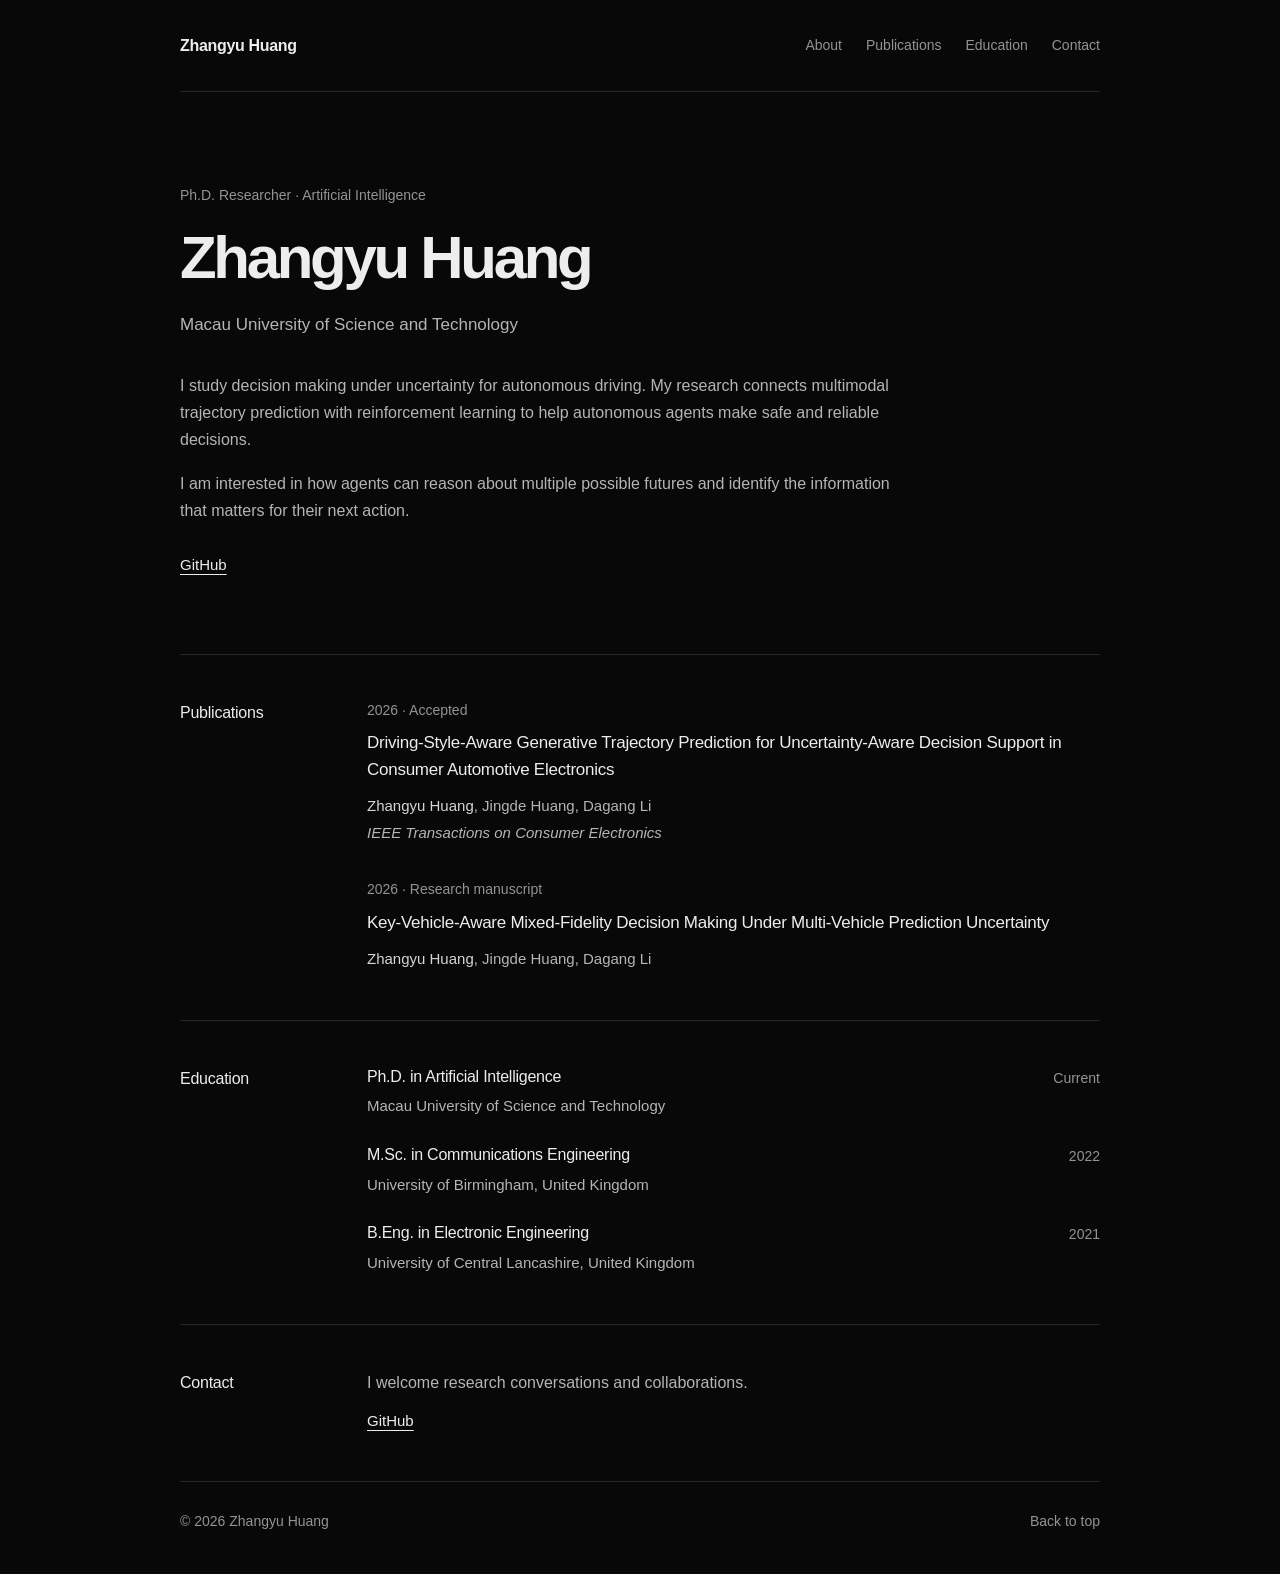
==== commit b97ee5d6: "Consolidate homepage into About, Publications, Education, and Contact Remove the Research section, r" ====
--- a/index.html
+++ b/index.html
@@ -9,9 +9,9 @@
   <meta property="og:description" content="Autonomous driving · Reinforcement learning · Decision making under uncertainty">
   <meta property="og:type" content="website">
   <title>Zhangyu Huang</title>
-  <link rel="icon" href="assets/favicon.svg" type="image/svg+xml">
-  <link rel="stylesheet" href="assets/style.css">
-  <script defer src="assets/main.js"></script>
+  <link rel="icon" href="assets/favicon.svg?v=single-page-20261127" type="image/svg+xml">
+  <link rel="stylesheet" href="assets/style.css?v=single-page-20261127">
+  <script defer src="assets/main.js?v=single-page-20261127"></script>
 </head>
 <body id="top">
   <a class="skip-link" href="#main">Skip to content</a>
@@ -20,7 +20,6 @@
       <a class="site-name" href="#top">Zhangyu Huang</a>
       <nav aria-label="Main navigation">
         <a href="#about">About</a>
-        <a href="#research">Research</a>
         <a href="#publications">Publications</a>
         <a href="#education">Education</a>
         <a href="#contact">Contact</a>
@@ -41,35 +40,18 @@
         </div>
       </section>
 
-      <section class="content-section" id="research" aria-labelledby="research-title">
-        <h2 id="research-title">Research</h2>
-        <div class="section-body">
-          <p class="section-intro">Probabilistic prediction, uncertainty-aware decision making, and safe reinforcement learning.</p>
-          <article class="research-item">
-            <h3><a href="research/style-aware-prediction.html">Driving-style-aware trajectory prediction</a></h3>
-            <p>Connecting driving-style estimation and multimodal future trajectories with uncertainty-aware driving decisions.</p>
-            <a class="detail-link" href="research/style-aware-prediction.html">Project details</a>
-          </article>
-          <article class="research-item">
-            <h3><a href="research/mixed-fidelity.html">Key-vehicle-aware decision making</a></h3>
-            <p>Selecting decision-relevant vehicles and retaining detailed predictions where they matter most in multi-vehicle traffic.</p>
-            <a class="detail-link" href="research/mixed-fidelity.html">Project details</a>
-          </article>
-        </div>
-      </section>
-
       <section class="content-section" id="publications" aria-labelledby="publications-title">
         <h2 id="publications-title">Publications</h2>
         <div class="section-body">
           <article class="publication">
             <p class="publication-meta">2026 · Accepted</p>
-            <h3><a href="research/style-aware-prediction.html">Driving-Style-Aware Generative Trajectory Prediction for Uncertainty-Aware Decision Support in Consumer Automotive Electronics</a></h3>
+            <h3>Driving-Style-Aware Generative Trajectory Prediction for Uncertainty-Aware Decision Support in Consumer Automotive Electronics</h3>
             <p class="authors"><strong>Zhangyu Huang</strong>, Jingde Huang, Dagang Li</p>
             <p class="venue">IEEE Transactions on Consumer Electronics</p>
           </article>
           <article class="publication">
             <p class="publication-meta">2026 · Research manuscript</p>
-            <h3><a href="research/mixed-fidelity.html">Key-Vehicle-Aware Mixed-Fidelity Decision Making Under Multi-Vehicle Prediction Uncertainty</a></h3>
+            <h3>Key-Vehicle-Aware Mixed-Fidelity Decision Making Under Multi-Vehicle Prediction Uncertainty</h3>
             <p class="authors"><strong>Zhangyu Huang</strong>, Jingde Huang, Dagang Li</p>
           </article>
         </div>
--- a/assets/style.css
+++ b/assets/style.css
@@ -41,10 +41,6 @@
 h3 a { text-decoration: none; }
 .section-body { min-width: 0; }
 .section-body p { color: var(--body); }
-.section-intro { margin-bottom: 1.75rem; }
-.research-item + .research-item { margin-top: 1.75rem; }
-.research-item p { margin-top: .5rem; }
-.detail-link { display: inline-block; margin-top: .5rem; font-size: .875rem; color: var(--muted); }
 .publication + .publication { margin-top: 2rem; }
 .publication-meta { font-size: .875rem; margin-bottom: .5rem; color: var(--muted) !important; }
 .authors { font-size: .9375rem; margin-top: .625rem; }
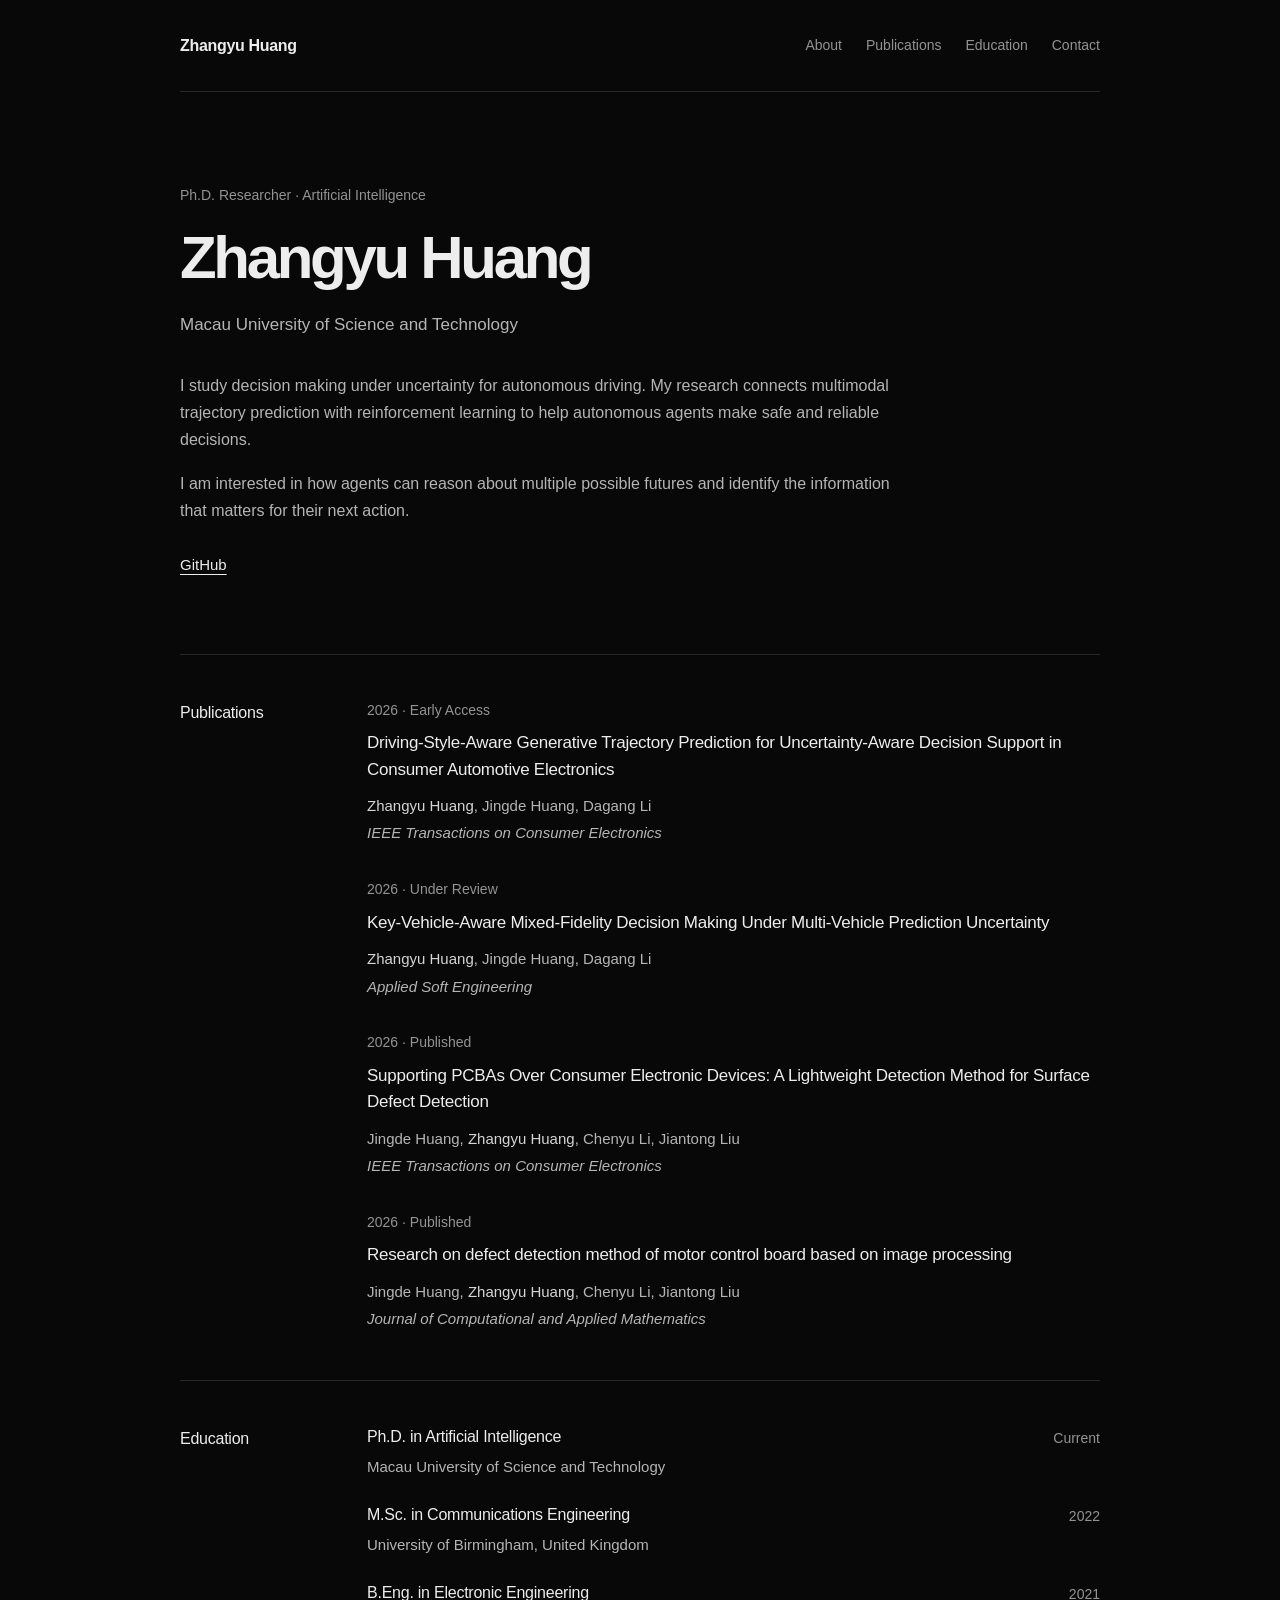
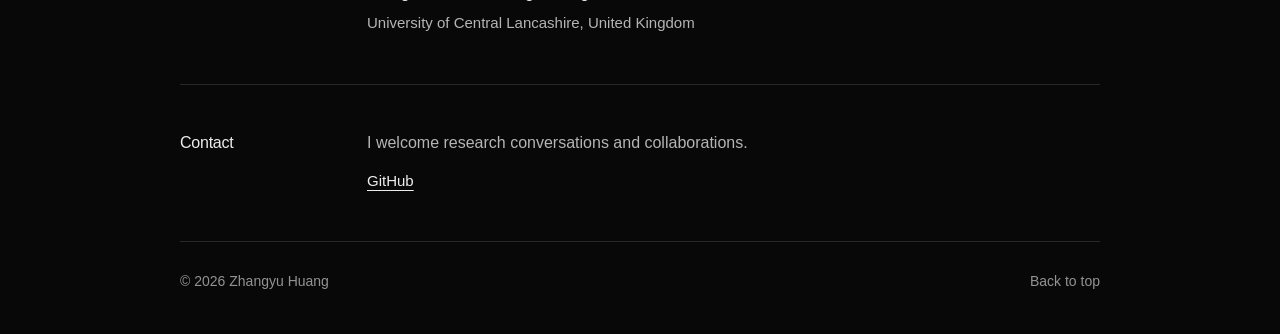
==== commit aa36927f: "Update publication statuses and add new articles" ====
--- a/index.html
+++ b/index.html
@@ -44,15 +44,28 @@
         <h2 id="publications-title">Publications</h2>
         <div class="section-body">
           <article class="publication">
-            <p class="publication-meta">2026 · Accepted</p>
+            <p class="publication-meta">2026 · Early Access</p>
             <h3>Driving-Style-Aware Generative Trajectory Prediction for Uncertainty-Aware Decision Support in Consumer Automotive Electronics</h3>
             <p class="authors"><strong>Zhangyu Huang</strong>, Jingde Huang, Dagang Li</p>
             <p class="venue">IEEE Transactions on Consumer Electronics</p>
           </article>
           <article class="publication">
-            <p class="publication-meta">2026 · Research manuscript</p>
+            <p class="publication-meta">2026 · Under Review</p>
             <h3>Key-Vehicle-Aware Mixed-Fidelity Decision Making Under Multi-Vehicle Prediction Uncertainty</h3>
             <p class="authors"><strong>Zhangyu Huang</strong>, Jingde Huang, Dagang Li</p>
+            <p class="venue">Applied Soft Engineering</p>
+          </article>
+          <article class="publication">
+            <p class="publication-meta">2026 · Published</p>
+            <h3>Supporting PCBAs Over Consumer Electronic Devices: A Lightweight Detection Method for Surface Defect Detection</h3>
+            <p class="authors">Jingde Huang, <strong>Zhangyu Huang</strong>, Chenyu Li, Jiantong Liu</p>
+            <p class="venue">IEEE Transactions on Consumer Electronics</p>
+          </article>
+          <article class="publication">
+            <p class="publication-meta">2026 · Published</p>
+            <h3>Research on defect detection method of motor control board based on image processing</h3>
+            <p class="authors">Jingde Huang, <strong>Zhangyu Huang</strong>, Chenyu Li, Jiantong Liu</p>
+            <p class="venue">Journal of Computational and Applied Mathematics</p>
           </article>
         </div>
       </section>
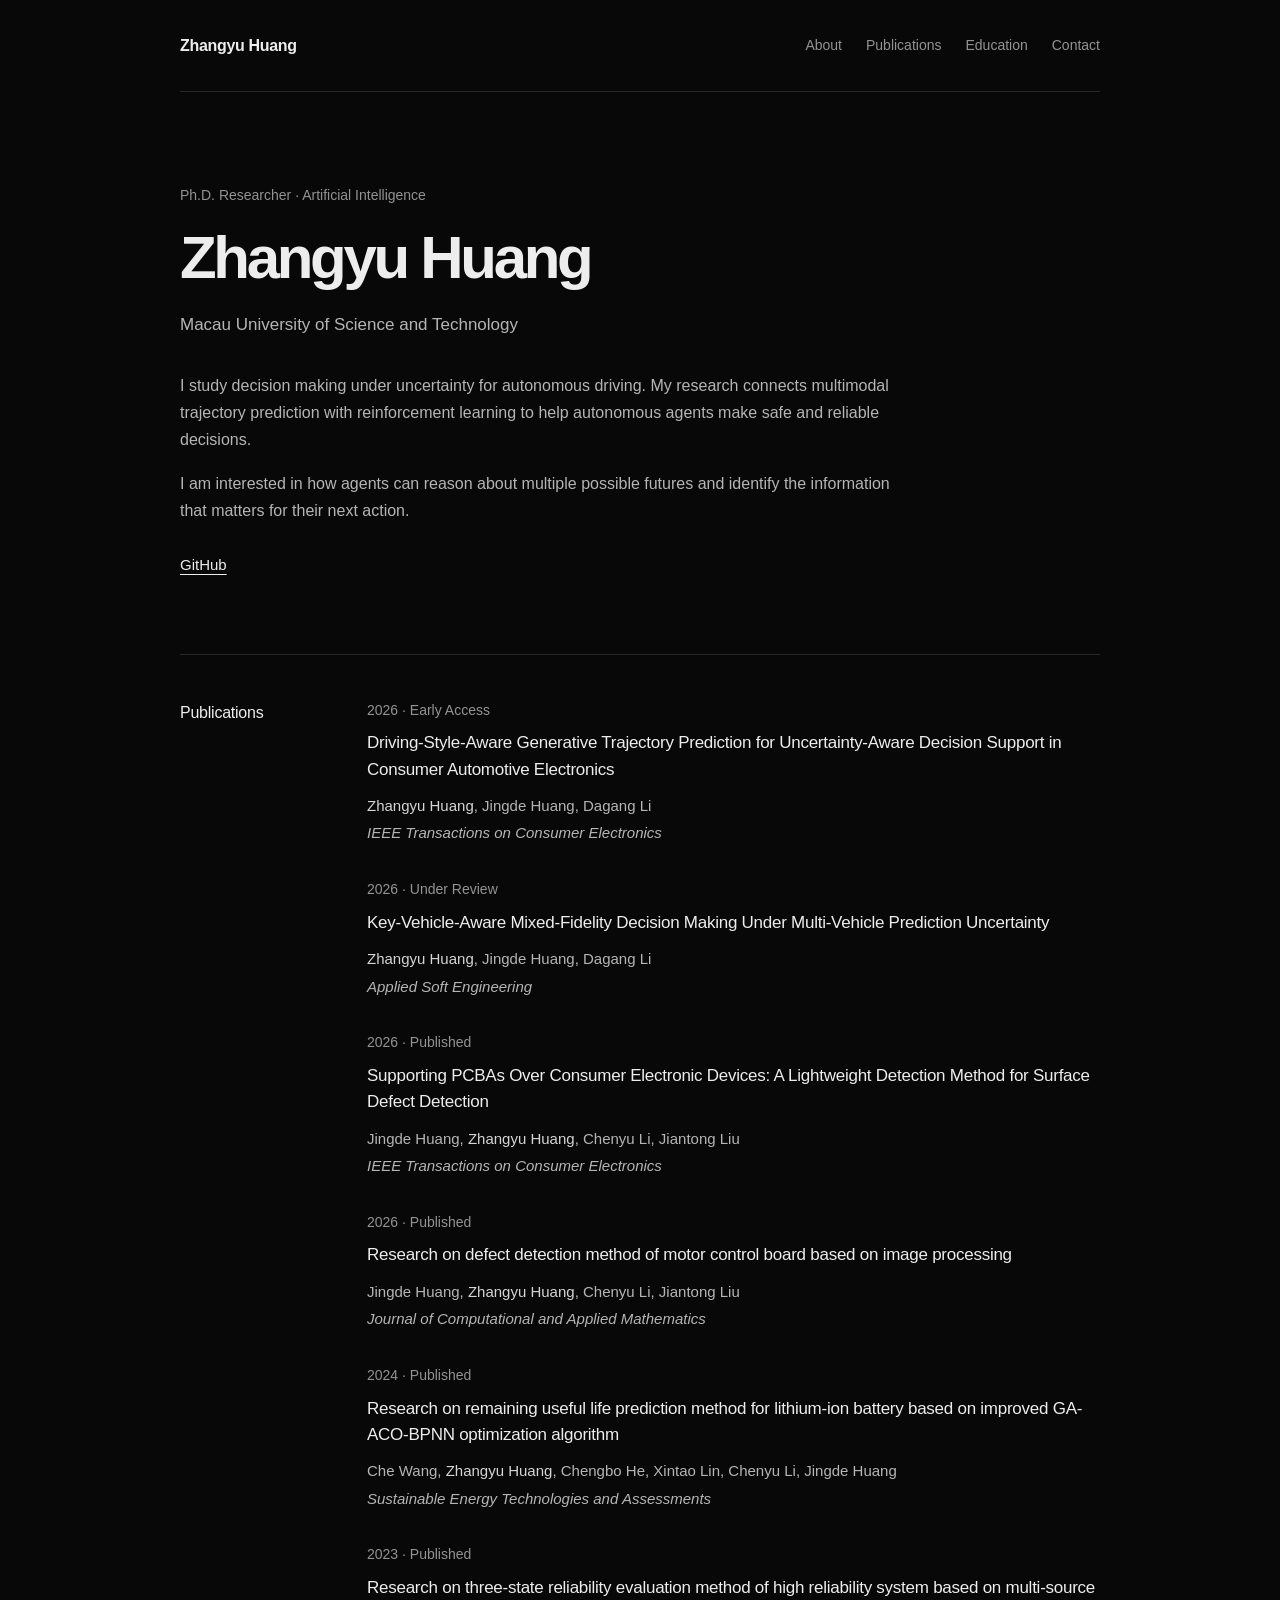
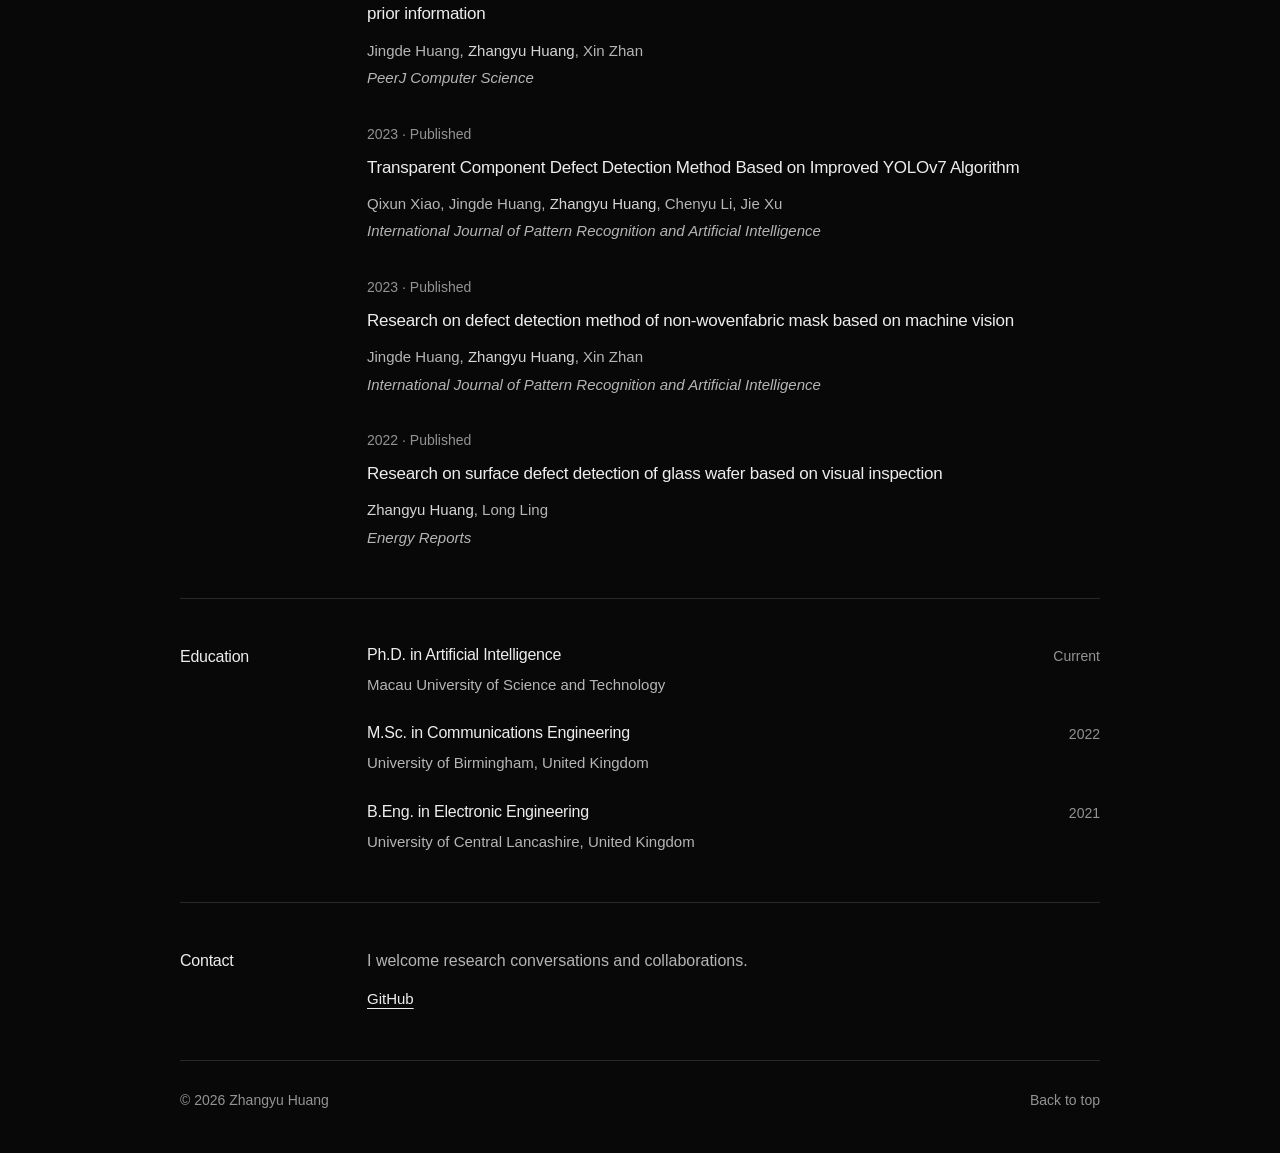
==== commit 266ce3c8: "Add multiple publication articles to index.html" ====
--- a/index.html
+++ b/index.html
@@ -67,6 +67,36 @@
             <p class="authors">Jingde Huang, <strong>Zhangyu Huang</strong>, Chenyu Li, Jiantong Liu</p>
             <p class="venue">Journal of Computational and Applied Mathematics</p>
           </article>
+          <article class="publication">
+            <p class="publication-meta">2024 · Published</p>
+            <h3>Research on remaining useful life prediction method for lithium-ion battery based on improved GA-ACO-BPNN optimization algorithm</h3>
+            <p class="authors">Che Wang, <strong>Zhangyu Huang</strong>, Chengbo He, Xintao Lin, Chenyu Li, Jingde Huang</p>
+            <p class="venue">Sustainable Energy Technologies and Assessments</p>
+          </article>
+          <article class="publication">
+            <p class="publication-meta">2023 · Published</p>
+            <h3>Research on three-state reliability evaluation method of high reliability system based on multi-source prior information</h3>
+            <p class="authors">Jingde Huang, <strong>Zhangyu Huang</strong>, Xin Zhan</p>
+            <p class="venue">PeerJ Computer Science</p>
+          </article>
+          <article class="publication">
+            <p class="publication-meta">2023 · Published</p>
+            <h3>Transparent Component Defect Detection Method Based on Improved YOLOv7 Algorithm</h3>
+            <p class="authors">Qixun Xiao, Jingde Huang, <strong>Zhangyu Huang</strong>, Chenyu Li, Jie Xu</p>
+            <p class="venue">International Journal of Pattern Recognition and Artificial Intelligence</p>
+          </article>
+          <article class="publication">
+            <p class="publication-meta">2023 · Published</p>
+            <h3>Research on defect detection method of non-wovenfabric mask based on machine vision</h3>
+            <p class="authors">Jingde Huang, <strong>Zhangyu Huang</strong>, Xin Zhan</p>
+            <p class="venue">International Journal of Pattern Recognition and Artificial Intelligence</p>
+          </article>
+          <article class="publication">
+            <p class="publication-meta">2022 · Published</p>
+            <h3>Research on surface defect detection of glass wafer based on visual inspection</h3>
+            <p class="authors"><strong>Zhangyu Huang</strong>, Long Ling</p>
+            <p class="venue">Energy Reports</p>
+          </article>
         </div>
       </section>
 
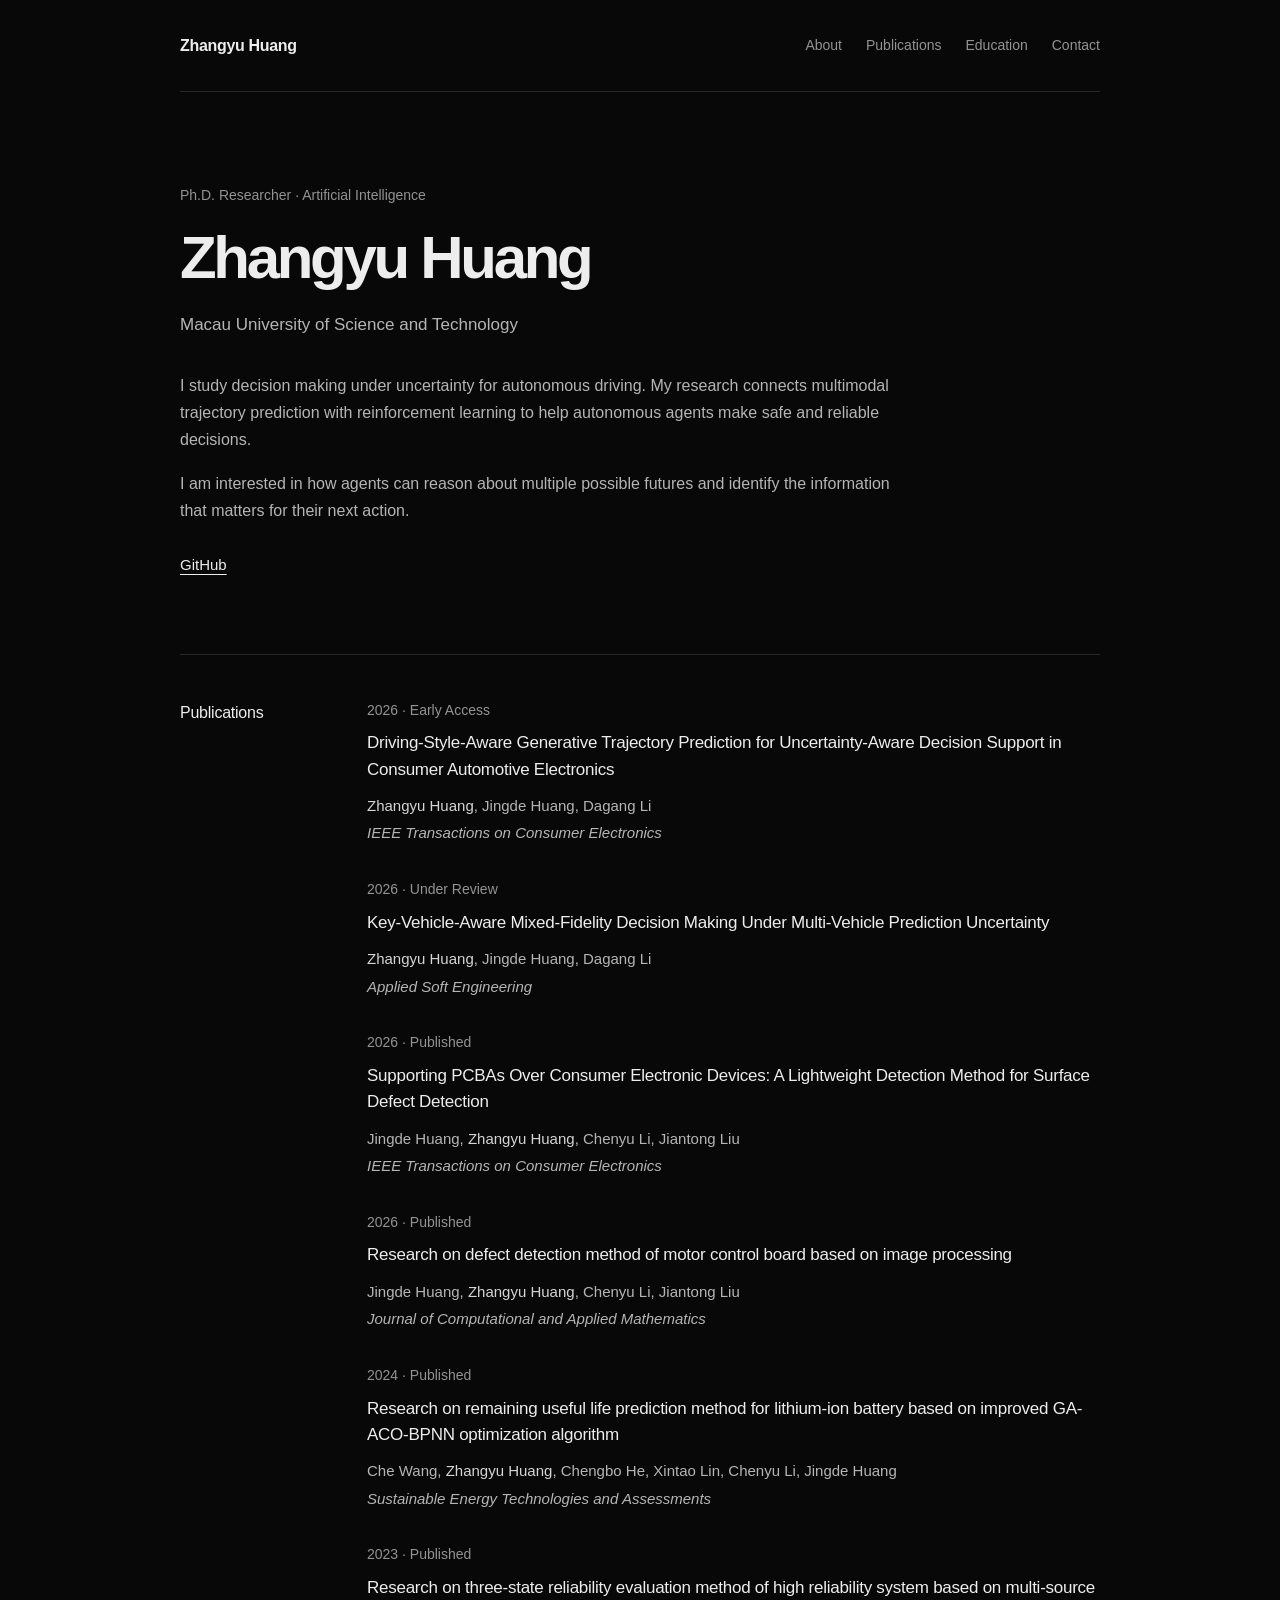
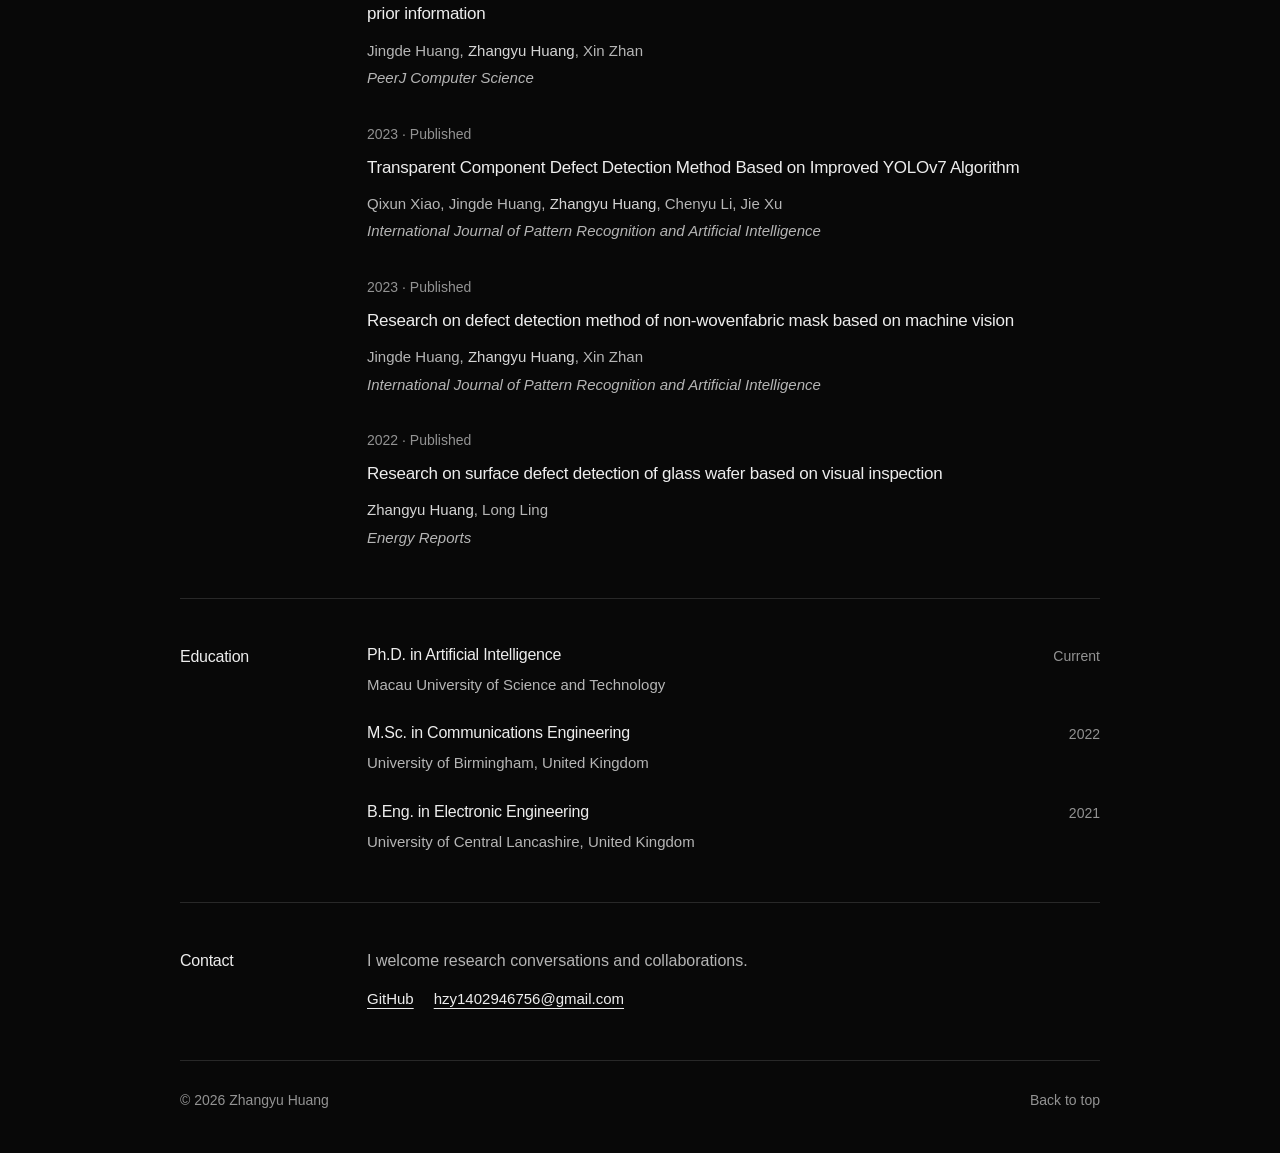
==== commit 7f7d879e: "Update email contact link in index.html" ====
--- a/index.html
+++ b/index.html
@@ -124,7 +124,7 @@
           <p>I welcome research conversations and collaborations.</p>
           <div class="contact-links" id="configured-links">
             <a href="https://github.com/ZhangyuHuang" target="_blank" rel="noopener noreferrer">GitHub</a>
-            <a id="public-contact-email" hidden></a>
+            <a href="mailto:hzy1402946756@gmail.com">hzy1402946756@gmail.com</a>
           </div>
         </div>
       </section>
